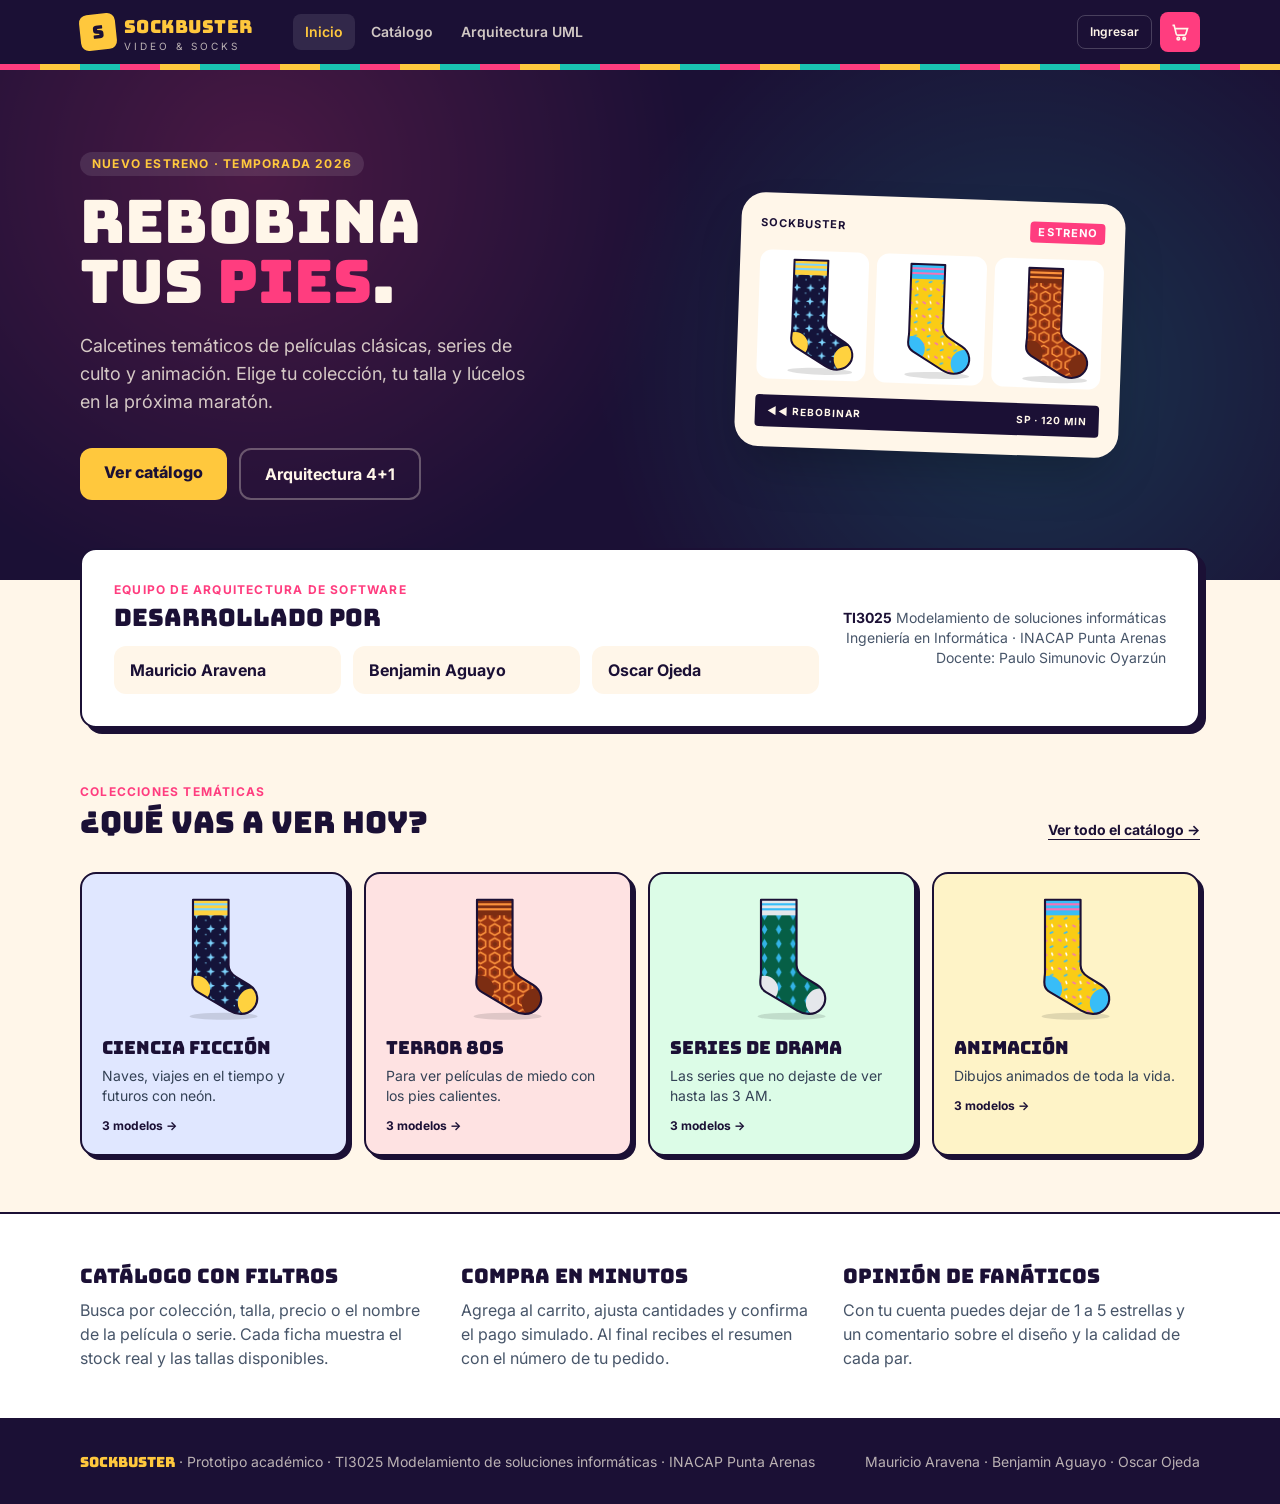
==== index.html @ dfac4a38 "Sitio Sockbuster con documentación UML 4+1" ====
<!doctype html>
<html lang="es">
<head>
  <meta charset="utf-8">
  <meta name="viewport" content="width=device-width, initial-scale=1">
  <title>Sockbuster Video &amp; Socks</title>
  <meta name="description" content="Calcetines temáticos inspirados en películas clásicas, series de culto y cultura pop.">
  <link rel="preconnect" href="https://fonts.googleapis.com">
  <link rel="preconnect" href="https://fonts.gstatic.com" crossorigin>
  <link href="https://fonts.googleapis.com/css2?family=Bungee&family=Inter:wght@400;500;600;700;800&display=swap" rel="stylesheet">
  <link rel="stylesheet" href="css/estilos.css">
  <link rel="icon" href="img/favicon.svg" type="image/svg+xml">
</head>
<body class="bg-crema text-tinta font-sans antialiased">
  <header id="encabezado"></header>

  <main>
    <section class="relative overflow-hidden bg-tinta text-crema">
      <div class="absolute inset-0 opacity-20 bg-[radial-gradient(circle_at_20%_20%,#ff3d7f_0,transparent_40%),radial-gradient(circle_at_80%_60%,#19c3b1_0,transparent_40%)]"></div>
      <div class="relative max-w-6xl mx-auto px-4 py-14 md:py-20 grid md:grid-cols-2 gap-10 items-center">
        <div>
          <p class="inline-block px-3 py-1 rounded-full bg-white/10 text-amarillo text-xs font-bold uppercase tracking-widest">Nuevo estreno · Temporada 2026</p>
          <h1 class="font-display text-4xl sm:text-5xl md:text-6xl leading-[1.05] mt-4">
            Rebobina<br>tus <span class="text-rosa">pies</span>.
          </h1>
          <p class="mt-5 text-lg text-crema/80 max-w-md">
            Calcetines temáticos de películas clásicas, series de culto y animación.
            Elige tu colección, tu talla y lúcelos en la próxima maratón.
          </p>
          <div class="mt-8 flex flex-wrap gap-3">
            <a href="catalogo.html" class="px-6 py-3 rounded-xl bg-amarillo text-tinta font-extrabold hover:brightness-105">Ver catálogo</a>
            <a href="diagramas.html" class="px-6 py-3 rounded-xl border-2 border-crema/30 font-bold hover:bg-white/10">Arquitectura 4+1</a>
          </div>
        </div>
        <div class="relative">
          <div class="mx-auto max-w-sm rounded-3xl bg-crema text-tinta p-5 shadow-2xl rotate-2">
            <div class="flex items-center justify-between text-[11px] font-bold uppercase tracking-widest">
              <span>Sockbuster</span><span class="px-2 py-0.5 rounded bg-rosa text-white">Estreno</span>
            </div>
            <div id="destacados" class="grid grid-cols-3 gap-2 mt-4 min-h-[120px]"></div>
            <div class="mt-4 h-8 rounded bg-tinta flex items-center justify-between px-3 text-crema text-[10px] font-bold tracking-widest">
              <span>◀◀ REBOBINAR</span><span>SP · 120 MIN</span>
            </div>
          </div>
        </div>
      </div>
    </section>

    <section class="max-w-6xl mx-auto px-4 -mt-8 relative z-10">
      <div class="rounded-2xl bg-white border-2 border-tinta shadow-[6px_6px_0_#1b1035] p-6 md:p-8 grid md:grid-cols-[1fr_auto] gap-6 items-center">
        <div>
          <p class="text-xs font-bold uppercase tracking-widest text-rosa">Equipo de arquitectura de software</p>
          <h2 class="font-display text-2xl mt-1">Desarrollado por</h2>
          <ul class="mt-3 grid sm:grid-cols-3 gap-3">
            <li class="rounded-xl bg-crema px-4 py-3 font-bold">Mauricio Aravena</li>
            <li class="rounded-xl bg-crema px-4 py-3 font-bold">Benjamin Aguayo</li>
            <li class="rounded-xl bg-crema px-4 py-3 font-bold">Oscar Ojeda</li>
          </ul>
        </div>
        <div class="text-sm text-slate-600 md:text-right">
          <p><b class="text-tinta">TI3025</b> Modelamiento de soluciones informáticas</p>
          <p>Ingeniería en Informática · INACAP Punta Arenas</p>
          <p>Docente: Paulo Simunovic Oyarzún</p>
        </div>
      </div>
    </section>

    <section class="max-w-6xl mx-auto px-4 py-14">
      <div class="flex items-end justify-between gap-4 flex-wrap">
        <div>
          <p class="text-xs font-bold uppercase tracking-widest text-rosa">Colecciones temáticas</p>
          <h2 class="font-display text-3xl mt-1">¿Qué vas a ver hoy?</h2>
        </div>
        <a href="catalogo.html" class="text-sm font-bold underline underline-offset-4">Ver todo el catálogo →</a>
      </div>
      <div id="colecciones" class="mt-8 grid sm:grid-cols-2 lg:grid-cols-4 gap-4"></div>
    </section>

    <section class="bg-white border-y-2 border-tinta">
      <div class="max-w-6xl mx-auto px-4 py-12 grid md:grid-cols-3 gap-6">
        <div>
          <p class="font-display text-xl">Catálogo con filtros</p>
          <p class="mt-2 text-slate-600">Busca por colección, talla, precio o el nombre de la película o serie. Cada ficha muestra el stock real y las tallas disponibles.</p>
        </div>
        <div>
          <p class="font-display text-xl">Compra en minutos</p>
          <p class="mt-2 text-slate-600">Agrega al carrito, ajusta cantidades y confirma el pago simulado. Al final recibes el resumen con el número de tu pedido.</p>
        </div>
        <div>
          <p class="font-display text-xl">Opinión de fanáticos</p>
          <p class="mt-2 text-slate-600">Con tu cuenta puedes dejar de 1 a 5 estrellas y un comentario sobre el diseño y la calidad de cada par.</p>
        </div>
      </div>
    </section>
  </main>

  <footer id="pie"></footer>

  <script src="js/modelo.js"></script>
  <script src="js/datos.js"></script>
  <script src="js/servicios.js"></script>
  <script src="js/gateway.js"></script>
  <script src="js/comun.js"></script>
  <script>
    renderEncabezado("inicio");
    renderPie();

    (async () => {
      const [colecciones, catalogo] = await Promise.all([
        ApiGateway.solicitar("GET", "/colecciones"),
        ApiGateway.solicitar("GET", "/catalogo", { orden: "valoracion" }),
      ]);

      document.getElementById("destacados").innerHTML = catalogo.data
        .slice(0, 3)
        .map((c) => `<div class="rounded-xl bg-white p-1">${calcetinSVG(c.foto, "w-full h-auto")}</div>`)
        .join("");

      const colores = ["bg-[#e0e7ff]", "bg-[#fee2e2]", "bg-[#dcfce7]", "bg-[#fef3c7]"];
      document.getElementById("colecciones").innerHTML = colecciones.data
        .map((col, i) => {
          const muestra = catalogo.data.find((c) => c.coleccionId === col.id);
          const cantidad = catalogo.data.filter((c) => c.coleccionId === col.id).length;
          return `<a href="catalogo.html?coleccion=${col.id}" class="group rounded-2xl border-2 border-tinta ${colores[i % 4]} p-5 shadow-[4px_4px_0_#1b1035] hover:-translate-y-0.5 transition">
            <div class="h-32 flex justify-center">${muestra ? calcetinSVG(muestra.foto, "h-full w-auto group-hover:-rotate-6 transition") : ""}</div>
            <p class="font-display text-lg mt-3">${escaparHTML(col.nombre)}</p>
            <p class="text-sm text-slate-700 mt-1">${escaparHTML(col.descripcion)}</p>
            <p class="text-xs font-bold mt-3">${cantidad} modelos →</p>
          </a>`;
        })
        .join("");
    })();
  </script>
</body>
</html>
---- css/estilos.css ----
*,:after,:before{--tw-border-spacing-x:0;--tw-border-spacing-y:0;--tw-translate-x:0;--tw-translate-y:0;--tw-rotate:0;--tw-skew-x:0;--tw-skew-y:0;--tw-scale-x:1;--tw-scale-y:1;--tw-pan-x: ;--tw-pan-y: ;--tw-pinch-zoom: ;--tw-scroll-snap-strictness:proximity;--tw-gradient-from-position: ;--tw-gradient-via-position: ;--tw-gradient-to-position: ;--tw-ordinal: ;--tw-slashed-zero: ;--tw-numeric-figure: ;--tw-numeric-spacing: ;--tw-numeric-fraction: ;--tw-ring-inset: ;--tw-ring-offset-width:0px;--tw-ring-offset-color:#fff;--tw-ring-color:rgba(59,130,246,.5);--tw-ring-offset-shadow:0 0 #0000;--tw-ring-shadow:0 0 #0000;--tw-shadow:0 0 #0000;--tw-shadow-colored:0 0 #0000;--tw-blur: ;--tw-brightness: ;--tw-contrast: ;--tw-grayscale: ;--tw-hue-rotate: ;--tw-invert: ;--tw-saturate: ;--tw-sepia: ;--tw-drop-shadow: ;--tw-backdrop-blur: ;--tw-backdrop-brightness: ;--tw-backdrop-contrast: ;--tw-backdrop-grayscale: ;--tw-backdrop-hue-rotate: ;--tw-backdrop-invert: ;--tw-backdrop-opacity: ;--tw-backdrop-saturate: ;--tw-backdrop-sepia: ;--tw-contain-size: ;--tw-contain-layout: ;--tw-contain-paint: ;--tw-contain-style: }::backdrop{--tw-border-spacing-x:0;--tw-border-spacing-y:0;--tw-translate-x:0;--tw-translate-y:0;--tw-rotate:0;--tw-skew-x:0;--tw-skew-y:0;--tw-scale-x:1;--tw-scale-y:1;--tw-pan-x: ;--tw-pan-y: ;--tw-pinch-zoom: ;--tw-scroll-snap-strictness:proximity;--tw-gradient-from-position: ;--tw-gradient-via-position: ;--tw-gradient-to-position: ;--tw-ordinal: ;--tw-slashed-zero: ;--tw-numeric-figure: ;--tw-numeric-spacing: ;--tw-numeric-fraction: ;--tw-ring-inset: ;--tw-ring-offset-width:0px;--tw-ring-offset-color:#fff;--tw-ring-color:rgba(59,130,246,.5);--tw-ring-offset-shadow:0 0 #0000;--tw-ring-shadow:0 0 #0000;--tw-shadow:0 0 #0000;--tw-shadow-colored:0 0 #0000;--tw-blur: ;--tw-brightness: ;--tw-contrast: ;--tw-grayscale: ;--tw-hue-rotate: ;--tw-invert: ;--tw-saturate: ;--tw-sepia: ;--tw-drop-shadow: ;--tw-backdrop-blur: ;--tw-backdrop-brightness: ;--tw-backdrop-contrast: ;--tw-backdrop-grayscale: ;--tw-backdrop-hue-rotate: ;--tw-backdrop-invert: ;--tw-backdrop-opacity: ;--tw-backdrop-saturate: ;--tw-backdrop-sepia: ;--tw-contain-size: ;--tw-contain-layout: ;--tw-contain-paint: ;--tw-contain-style: }/*! tailwindcss v3.4.17 | MIT License | https://tailwindcss.com*/*,:after,:before{box-sizing:border-box;border:0 solid #e5e7eb}:after,:before{--tw-content:""}:host,html{line-height:1.5;-webkit-text-size-adjust:100%;-moz-tab-size:4;-o-tab-size:4;tab-size:4;font-family:Inter,system-ui,sans-serif;font-feature-settings:normal;font-variation-settings:normal;-webkit-tap-highlight-color:transparent}body{margin:0;line-height:inherit}hr{height:0;color:inherit;border-top-width:1px}abbr:where([title]){-webkit-text-decoration:underline dotted;text-decoration:underline dotted}h1,h2,h3,h4,h5,h6{font-size:inherit;font-weight:inherit}a{color:inherit;text-decoration:inherit}b,strong{font-weight:bolder}code,kbd,pre,samp{font-family:ui-monospace,SFMono-Regular,Menlo,Monaco,Consolas,Liberation Mono,Courier New,monospace;font-feature-settings:normal;font-variation-settings:normal;font-size:1em}small{font-size:80%}sub,sup{font-size:75%;line-height:0;position:relative;vertical-align:baseline}sub{bottom:-.25em}sup{top:-.5em}table{text-indent:0;border-color:inherit;border-collapse:collapse}button,input,optgroup,select,textarea{font-family:inherit;font-feature-settings:inherit;font-variation-settings:inherit;font-size:100%;font-weight:inherit;line-height:inherit;letter-spacing:inherit;color:inherit;margin:0;padding:0}button,select{text-transform:none}button,input:where([type=button]),input:where([type=reset]),input:where([type=submit]){-webkit-appearance:button;background-color:transparent;background-image:none}:-moz-focusring{outline:auto}:-moz-ui-invalid{box-shadow:none}progress{vertical-align:baseline}::-webkit-inner-spin-button,::-webkit-outer-spin-button{height:auto}[type=search]{-webkit-appearance:textfield;outline-offset:-2px}::-webkit-search-decoration{-webkit-appearance:none}::-webkit-file-upload-button{-webkit-appearance:button;font:inherit}summary{display:list-item}blockquote,dd,dl,figure,h1,h2,h3,h4,h5,h6,hr,p,pre{margin:0}fieldset{margin:0}fieldset,legend{padding:0}menu,ol,ul{list-style:none;margin:0;padding:0}dialog{padding:0}textarea{resize:vertical}input::-moz-placeholder,textarea::-moz-placeholder{opacity:1;color:#9ca3af}input::placeholder,textarea::placeholder{opacity:1;color:#9ca3af}[role=button],button{cursor:pointer}:disabled{cursor:default}audio,canvas,embed,iframe,img,object,svg,video{display:block;vertical-align:middle}img,video{max-width:100%;height:auto}[hidden]:where(:not([hidden=until-found])){display:none}.visible{visibility:visible}.fixed{position:fixed}.absolute{position:absolute}.relative{position:relative}.sticky{position:sticky}.inset-0{inset:0}.-right-1\.5{right:-.375rem}.-top-1\.5{top:-.375rem}.bottom-4{bottom:1rem}.left-1\/2{left:50%}.left-3{left:.75rem}.left-4{left:1rem}.top-0{top:0}.top-3{top:.75rem}.top-4{top:1rem}.z-10{z-index:10}.z-30{z-index:30}.z-\[60\]{z-index:60}.col-span-full{grid-column:1/-1}.m-0{margin:0}.mx-auto{margin-left:auto;margin-right:auto}.-mt-8{margin-top:-2rem}.ml-1{margin-left:.25rem}.ml-6{margin-left:1.5rem}.ml-auto{margin-left:auto}.mr-0{margin-right:0}.mt-1{margin-top:.25rem}.mt-14{margin-top:3.5rem}.mt-16{margin-top:4rem}.mt-2{margin-top:.5rem}.mt-3{margin-top:.75rem}.mt-4{margin-top:1rem}.mt-5{margin-top:1.25rem}.mt-6{margin-top:1.5rem}.mt-8{margin-top:2rem}.mt-auto{margin-top:auto}.block{display:block}.inline-block{display:inline-block}.flex{display:flex}.table{display:table}.grid{display:grid}.hidden{display:none}.h-1\.5{height:.375rem}.h-10{height:2.5rem}.h-16{height:4rem}.h-28{height:7rem}.h-32{height:8rem}.h-40{height:10rem}.h-48{height:12rem}.h-5{height:1.25rem}.h-56{height:14rem}.h-8{height:2rem}.h-9{height:2.25rem}.h-\[90vh\]{height:90vh}.h-auto{height:auto}.h-full{height:100%}.max-h-96{max-height:24rem}.max-h-\[640px\]{max-height:640px}.max-h-\[90vh\]{max-height:90vh}.max-h-full{max-height:100%}.min-h-\[120px\]{min-height:120px}.min-h-\[260px\]{min-height:260px}.w-10{width:2.5rem}.w-14{width:3.5rem}.w-20{width:5rem}.w-24{width:6rem}.w-28{width:7rem}.w-48{width:12rem}.w-5{width:1.25rem}.w-6{width:1.5rem}.w-8{width:2rem}.w-9{width:2.25rem}.w-\[calc\(100\%-2rem\)\]{width:calc(100% - 2rem)}.w-\[min\(100\%-1rem\2c 1200px\)\]{width:min(100% - 1rem,1200px)}.w-\[min\(100\%-2rem\2c 420px\)\]{width:min(100% - 2rem,420px)}.w-\[min\(100\%-2rem\2c 760px\)\]{width:min(100% - 2rem,760px)}.w-auto{width:auto}.w-full{width:100%}.min-w-0{min-width:0}.min-w-5{min-width:1.25rem}.min-w-\[860px\]{min-width:860px}.max-w-3xl{max-width:48rem}.max-w-6xl{max-width:72rem}.max-w-md{max-width:28rem}.max-w-none{max-width:none}.max-w-sm{max-width:24rem}.flex-1{flex:1 1 0%}.shrink-0{flex-shrink:0}.-translate-x-1\/2{--tw-translate-x:-50%}.-rotate-6,.-translate-x-1\/2{transform:translate(var(--tw-translate-x),var(--tw-translate-y)) rotate(var(--tw-rotate)) skewX(var(--tw-skew-x)) skewY(var(--tw-skew-y)) scaleX(var(--tw-scale-x)) scaleY(var(--tw-scale-y))}.-rotate-6{--tw-rotate:-6deg}.rotate-2{--tw-rotate:2deg}.rotate-2,.transform{transform:translate(var(--tw-translate-x),var(--tw-translate-y)) rotate(var(--tw-rotate)) skewX(var(--tw-skew-x)) skewY(var(--tw-skew-y)) scaleX(var(--tw-scale-x)) scaleY(var(--tw-scale-y))}.cursor-pointer{cursor:pointer}.cursor-zoom-in{cursor:zoom-in}.scroll-mt-6{scroll-margin-top:1.5rem}.grid-cols-2{grid-template-columns:repeat(2,minmax(0,1fr))}.grid-cols-3{grid-template-columns:repeat(3,minmax(0,1fr))}.grid-cols-\[1fr_90px\]{grid-template-columns:1fr 90px}.grid-cols-\[1fr_auto\]{grid-template-columns:1fr auto}.grid-cols-\[1fr_auto_auto\]{grid-template-columns:1fr auto auto}.flex-col{flex-direction:column}.flex-wrap{flex-wrap:wrap}.place-items-center{place-items:center}.items-start{align-items:flex-start}.items-end{align-items:flex-end}.items-center{align-items:center}.justify-center{justify-content:center}.justify-between{justify-content:space-between}.gap-1{gap:.25rem}.gap-1\.5{gap:.375rem}.gap-10{gap:2.5rem}.gap-2{gap:.5rem}.gap-3{gap:.75rem}.gap-4{gap:1rem}.gap-5{gap:1.25rem}.gap-6{gap:1.5rem}.space-y-0\.5>:not([hidden])~:not([hidden]){--tw-space-y-reverse:0;margin-top:calc(.125rem*(1 - var(--tw-space-y-reverse)));margin-bottom:calc(.125rem*var(--tw-space-y-reverse))}.space-y-1>:not([hidden])~:not([hidden]){--tw-space-y-reverse:0;margin-top:calc(.25rem*(1 - var(--tw-space-y-reverse)));margin-bottom:calc(.25rem*var(--tw-space-y-reverse))}.space-y-2>:not([hidden])~:not([hidden]){--tw-space-y-reverse:0;margin-top:calc(.5rem*(1 - var(--tw-space-y-reverse)));margin-bottom:calc(.5rem*var(--tw-space-y-reverse))}.space-y-3>:not([hidden])~:not([hidden]){--tw-space-y-reverse:0;margin-top:calc(.75rem*(1 - var(--tw-space-y-reverse)));margin-bottom:calc(.75rem*var(--tw-space-y-reverse))}.space-y-6>:not([hidden])~:not([hidden]){--tw-space-y-reverse:0;margin-top:calc(1.5rem*(1 - var(--tw-space-y-reverse)));margin-bottom:calc(1.5rem*var(--tw-space-y-reverse))}.divide-y>:not([hidden])~:not([hidden]){--tw-divide-y-reverse:0;border-top-width:calc(1px*(1 - var(--tw-divide-y-reverse)));border-bottom-width:calc(1px*var(--tw-divide-y-reverse))}.divide-slate-100>:not([hidden])~:not([hidden]){--tw-divide-opacity:1;border-color:rgb(241 245 249/var(--tw-divide-opacity,1))}.divide-slate-200>:not([hidden])~:not([hidden]){--tw-divide-opacity:1;border-color:rgb(226 232 240/var(--tw-divide-opacity,1))}.overflow-auto{overflow:auto}.overflow-hidden{overflow:hidden}.overflow-x-auto{overflow-x:auto}.overflow-y-auto{overflow-y:auto}.truncate{overflow:hidden;text-overflow:ellipsis;white-space:nowrap}.rounded{border-radius:.25rem}.rounded-2xl{border-radius:1rem}.rounded-3xl{border-radius:1.5rem}.rounded-full{border-radius:9999px}.rounded-lg{border-radius:.5rem}.rounded-md{border-radius:.375rem}.rounded-xl{border-radius:.75rem}.border{border-width:1px}.border-0{border-width:0}.border-2{border-width:2px}.border-y-2{border-top-width:2px}.border-b-2,.border-y-2{border-bottom-width:2px}.border-t{border-top-width:1px}.border-t-2{border-top-width:2px}.border-dashed{border-style:dashed}.border-crema\/30{border-color:rgba(255,246,233,.3)}.border-slate-200{--tw-border-opacity:1;border-color:rgb(226 232 240/var(--tw-border-opacity,1))}.border-slate-300{--tw-border-opacity:1;border-color:rgb(203 213 225/var(--tw-border-opacity,1))}.border-tinta{--tw-border-opacity:1;border-color:rgb(27 16 53/var(--tw-border-opacity,1))}.border-white\/10{border-color:hsla(0,0%,100%,.1)}.border-white\/20{border-color:hsla(0,0%,100%,.2)}.bg-\[\#dcfce7\]{--tw-bg-opacity:1;background-color:rgb(220 252 231/var(--tw-bg-opacity,1))}.bg-\[\#e0e7ff\]{--tw-bg-opacity:1;background-color:rgb(224 231 255/var(--tw-bg-opacity,1))}.bg-\[\#fee2e2\]{--tw-bg-opacity:1;background-color:rgb(254 226 226/var(--tw-bg-opacity,1))}.bg-\[\#fef3c7\]{--tw-bg-opacity:1;background-color:rgb(254 243 199/var(--tw-bg-opacity,1))}.bg-amarillo{--tw-bg-opacity:1;background-color:rgb(255 200 61/var(--tw-bg-opacity,1))}.bg-crema{--tw-bg-opacity:1;background-color:rgb(255 246 233/var(--tw-bg-opacity,1))}.bg-crema\/95{background-color:rgba(255,246,233,.95)}.bg-rosa{--tw-bg-opacity:1;background-color:rgb(255 61 127/var(--tw-bg-opacity,1))}.bg-rosa\/15{background-color:rgba(255,61,127,.15)}.bg-slate-200{--tw-bg-opacity:1;background-color:rgb(226 232 240/var(--tw-bg-opacity,1))}.bg-tinta{--tw-bg-opacity:1;background-color:rgb(27 16 53/var(--tw-bg-opacity,1))}.bg-turquesa{--tw-bg-opacity:1;background-color:rgb(25 195 177/var(--tw-bg-opacity,1))}.bg-turquesa\/15{background-color:rgba(25,195,177,.15)}.bg-white{--tw-bg-opacity:1;background-color:rgb(255 255 255/var(--tw-bg-opacity,1))}.bg-white\/10{background-color:hsla(0,0%,100%,.1)}.bg-white\/5{background-color:hsla(0,0%,100%,.05)}.bg-\[linear-gradient\(135deg\2c \#fff6e9\2c \#ffe4ef\)\]{background-image:linear-gradient(135deg,#fff6e9,#ffe4ef)}.bg-\[radial-gradient\(circle_at_20\%_20\%\2c \#ff3d7f_0\2c transparent_40\%\)\2c radial-gradient\(circle_at_80\%_60\%\2c \#19c3b1_0\2c transparent_40\%\)\]{background-image:radial-gradient(circle at 20% 20%,#ff3d7f 0,transparent 40%),radial-gradient(circle at 80% 60%,#19c3b1 0,transparent 40%)}.bg-\[repeating-linear-gradient\(90deg\2c \#ff3d7f_0_40px\2c \#ffc83d_40px_80px\2c \#19c3b1_80px_120px\)\]{background-image:repeating-linear-gradient(90deg,#ff3d7f 0 40px,#ffc83d 40px 80px,#19c3b1 80px 120px)}.p-0{padding:0}.p-1{padding:.25rem}.p-10{padding:2.5rem}.p-3{padding:.75rem}.p-4{padding:1rem}.p-5{padding:1.25rem}.p-6{padding:1.5rem}.px-1{padding-left:.25rem;padding-right:.25rem}.px-1\.5{padding-left:.375rem;padding-right:.375rem}.px-2{padding-left:.5rem;padding-right:.5rem}.px-2\.5{padding-left:.625rem;padding-right:.625rem}.px-3{padding-left:.75rem;padding-right:.75rem}.px-4{padding-left:1rem;padding-right:1rem}.px-5{padding-left:1.25rem;padding-right:1.25rem}.px-6{padding-left:1.5rem;padding-right:1.5rem}.py-0\.5{padding-top:.125rem;padding-bottom:.125rem}.py-1{padding-top:.25rem;padding-bottom:.25rem}.py-1\.5{padding-top:.375rem;padding-bottom:.375rem}.py-10{padding-top:2.5rem;padding-bottom:2.5rem}.py-12{padding-top:3rem;padding-bottom:3rem}.py-14{padding-top:3.5rem;padding-bottom:3.5rem}.py-16{padding-top:4rem;padding-bottom:4rem}.py-2{padding-top:.5rem;padding-bottom:.5rem}.py-2\.5{padding-top:.625rem;padding-bottom:.625rem}.py-3{padding-top:.75rem;padding-bottom:.75rem}.py-4{padding-top:1rem;padding-bottom:1rem}.py-8{padding-top:2rem;padding-bottom:2rem}.pb-6{padding-bottom:1.5rem}.pt-1{padding-top:.25rem}.pt-3{padding-top:.75rem}.pt-4{padding-top:1rem}.text-left{text-align:left}.text-center{text-align:center}.align-top{vertical-align:top}.font-display{font-family:Bungee,Impact,sans-serif}.font-mono{font-family:ui-monospace,SFMono-Regular,Menlo,Monaco,Consolas,Liberation Mono,Courier New,monospace}.font-sans{font-family:Inter,system-ui,sans-serif}.text-2xl{font-size:1.5rem;line-height:2rem}.text-3xl{font-size:1.875rem;line-height:2.25rem}.text-4xl{font-size:2.25rem;line-height:2.5rem}.text-5xl{font-size:3rem;line-height:1}.text-\[10px\]{font-size:10px}.text-\[11px\]{font-size:11px}.text-base{font-size:1rem;line-height:1.5rem}.text-lg{font-size:1.125rem;line-height:1.75rem}.text-sm{font-size:.875rem;line-height:1.25rem}.text-xl{font-size:1.25rem;line-height:1.75rem}.text-xs{font-size:.75rem;line-height:1rem}.font-bold{font-weight:700}.font-extrabold{font-weight:800}.font-normal{font-weight:400}.font-semibold{font-weight:600}.uppercase{text-transform:uppercase}.leading-\[1\.05\]{line-height:1.05}.leading-none{line-height:1}.leading-relaxed{line-height:1.625}.leading-tight{line-height:1.25}.tracking-\[\.3em\]{letter-spacing:.3em}.tracking-tight{letter-spacing:-.025em}.tracking-wide{letter-spacing:.025em}.tracking-wider{letter-spacing:.05em}.tracking-widest{letter-spacing:.1em}.text-amarillo{--tw-text-opacity:1;color:rgb(255 200 61/var(--tw-text-opacity,1))}.text-crema{--tw-text-opacity:1;color:rgb(255 246 233/var(--tw-text-opacity,1))}.text-crema\/70{color:rgba(255,246,233,.7)}.text-crema\/80{color:rgba(255,246,233,.8)}.text-rosa{--tw-text-opacity:1;color:rgb(255 61 127/var(--tw-text-opacity,1))}.text-slate-300{--tw-text-opacity:1;color:rgb(203 213 225/var(--tw-text-opacity,1))}.text-slate-500{--tw-text-opacity:1;color:rgb(100 116 139/var(--tw-text-opacity,1))}.text-slate-600{--tw-text-opacity:1;color:rgb(71 85 105/var(--tw-text-opacity,1))}.text-slate-700{--tw-text-opacity:1;color:rgb(51 65 85/var(--tw-text-opacity,1))}.text-teal-700{--tw-text-opacity:1;color:rgb(15 118 110/var(--tw-text-opacity,1))}.text-tinta{--tw-text-opacity:1;color:rgb(27 16 53/var(--tw-text-opacity,1))}.text-turquesa{--tw-text-opacity:1;color:rgb(25 195 177/var(--tw-text-opacity,1))}.text-white{--tw-text-opacity:1;color:rgb(255 255 255/var(--tw-text-opacity,1))}.underline{text-decoration-line:underline}.underline-offset-4{text-underline-offset:4px}.antialiased{-webkit-font-smoothing:antialiased;-moz-osx-font-smoothing:grayscale}.accent-rosa{accent-color:#ff3d7f}.opacity-20{opacity:.2}.opacity-60{opacity:.6}.shadow-2xl{--tw-shadow:0 25px 50px -12px rgba(0,0,0,.25);--tw-shadow-colored:0 25px 50px -12px var(--tw-shadow-color)}.shadow-2xl,.shadow-\[4px_4px_0_\#1b1035\]{box-shadow:var(--tw-ring-offset-shadow,0 0 #0000),var(--tw-ring-shadow,0 0 #0000),var(--tw-shadow)}.shadow-\[4px_4px_0_\#1b1035\]{--tw-shadow:4px 4px 0 #1b1035;--tw-shadow-colored:4px 4px 0 var(--tw-shadow-color)}.shadow-\[6px_6px_0_\#1b1035\]{--tw-shadow:6px 6px 0 #1b1035;--tw-shadow-colored:6px 6px 0 var(--tw-shadow-color)}.shadow-\[6px_6px_0_\#1b1035\],.shadow-lg{box-shadow:var(--tw-ring-offset-shadow,0 0 #0000),var(--tw-ring-shadow,0 0 #0000),var(--tw-shadow)}.shadow-lg{--tw-shadow:0 10px 15px -3px rgba(0,0,0,.1),0 4px 6px -4px rgba(0,0,0,.1);--tw-shadow-colored:0 10px 15px -3px var(--tw-shadow-color),0 4px 6px -4px var(--tw-shadow-color)}.outline-none{outline:2px solid transparent;outline-offset:2px}.grayscale{--tw-grayscale:grayscale(100%)}.filter,.grayscale{filter:var(--tw-blur) var(--tw-brightness) var(--tw-contrast) var(--tw-grayscale) var(--tw-hue-rotate) var(--tw-invert) var(--tw-saturate) var(--tw-sepia) var(--tw-drop-shadow)}.backdrop-blur{--tw-backdrop-blur:blur(8px);-webkit-backdrop-filter:var(--tw-backdrop-blur) var(--tw-backdrop-brightness) var(--tw-backdrop-contrast) var(--tw-backdrop-grayscale) var(--tw-backdrop-hue-rotate) var(--tw-backdrop-invert) var(--tw-backdrop-opacity) var(--tw-backdrop-saturate) var(--tw-backdrop-sepia);backdrop-filter:var(--tw-backdrop-blur) var(--tw-backdrop-brightness) var(--tw-backdrop-contrast) var(--tw-backdrop-grayscale) var(--tw-backdrop-hue-rotate) var(--tw-backdrop-invert) var(--tw-backdrop-opacity) var(--tw-backdrop-saturate) var(--tw-backdrop-sepia)}.transition{transition-property:color,background-color,border-color,text-decoration-color,fill,stroke,opacity,box-shadow,transform,filter,-webkit-backdrop-filter;transition-property:color,background-color,border-color,text-decoration-color,fill,stroke,opacity,box-shadow,transform,filter,backdrop-filter;transition-property:color,background-color,border-color,text-decoration-color,fill,stroke,opacity,box-shadow,transform,filter,backdrop-filter,-webkit-backdrop-filter;transition-timing-function:cubic-bezier(.4,0,.2,1);transition-duration:.15s}dialog[open]{animation:aparecer .18s ease-out}@keyframes aparecer{0%{opacity:0;transform:translateY(8px)}}#dlg-carrito[open]{animation:deslizar .2s ease-out}@keyframes deslizar{0%{transform:translateX(40px);opacity:0}}.backdrop\:bg-tinta\/60::backdrop{background-color:rgba(27,16,53,.6)}.backdrop\:bg-tinta\/70::backdrop{background-color:rgba(27,16,53,.7)}.hover\:-translate-y-0\.5:hover{--tw-translate-y:-0.125rem}.hover\:-rotate-6:hover,.hover\:-translate-y-0\.5:hover{transform:translate(var(--tw-translate-x),var(--tw-translate-y)) rotate(var(--tw-rotate)) skewX(var(--tw-skew-x)) skewY(var(--tw-skew-y)) scaleX(var(--tw-scale-x)) scaleY(var(--tw-scale-y))}.hover\:-rotate-6:hover{--tw-rotate:-6deg}.hover\:scale-110:hover{--tw-scale-x:1.1;--tw-scale-y:1.1;transform:translate(var(--tw-translate-x),var(--tw-translate-y)) rotate(var(--tw-rotate)) skewX(var(--tw-skew-x)) skewY(var(--tw-skew-y)) scaleX(var(--tw-scale-x)) scaleY(var(--tw-scale-y))}.hover\:bg-crema:hover{--tw-bg-opacity:1;background-color:rgb(255 246 233/var(--tw-bg-opacity,1))}.hover\:bg-rosa\/90:hover{background-color:rgba(255,61,127,.9)}.hover\:bg-slate-100:hover{--tw-bg-opacity:1;background-color:rgb(241 245 249/var(--tw-bg-opacity,1))}.hover\:bg-tinta\/90:hover{background-color:rgba(27,16,53,.9)}.hover\:bg-white:hover{--tw-bg-opacity:1;background-color:rgb(255 255 255/var(--tw-bg-opacity,1))}.hover\:bg-white\/10:hover{background-color:hsla(0,0%,100%,.1)}.hover\:bg-white\/5:hover{background-color:hsla(0,0%,100%,.05)}.hover\:text-white:hover{--tw-text-opacity:1;color:rgb(255 255 255/var(--tw-text-opacity,1))}.hover\:brightness-105:hover{--tw-brightness:brightness(1.05);filter:var(--tw-blur) var(--tw-brightness) var(--tw-contrast) var(--tw-grayscale) var(--tw-hue-rotate) var(--tw-invert) var(--tw-saturate) var(--tw-sepia) var(--tw-drop-shadow)}.focus\:border-tinta:focus{--tw-border-opacity:1;border-color:rgb(27 16 53/var(--tw-border-opacity,1))}.disabled\:cursor-not-allowed:disabled{cursor:not-allowed}.disabled\:bg-slate-300:disabled{--tw-bg-opacity:1;background-color:rgb(203 213 225/var(--tw-bg-opacity,1))}.disabled\:opacity-60:disabled{opacity:.6}.group:hover .group-hover\:-rotate-6{--tw-rotate:-6deg;transform:translate(var(--tw-translate-x),var(--tw-translate-y)) rotate(var(--tw-rotate)) skewX(var(--tw-skew-x)) skewY(var(--tw-skew-y)) scaleX(var(--tw-scale-x)) scaleY(var(--tw-scale-y))}@media (min-width:640px){.sm\:inline{display:inline}.sm\:grid-cols-2{grid-template-columns:repeat(2,minmax(0,1fr))}.sm\:grid-cols-3{grid-template-columns:repeat(3,minmax(0,1fr))}.sm\:flex-row{flex-direction:row}.sm\:items-center{align-items:center}.sm\:text-5xl{font-size:3rem;line-height:1}}@media (min-width:768px){.md\:flex{display:flex}.md\:hidden{display:none}.md\:grid-cols-2{grid-template-columns:repeat(2,minmax(0,1fr))}.md\:grid-cols-3{grid-template-columns:repeat(3,minmax(0,1fr))}.md\:grid-cols-\[1fr_auto\]{grid-template-columns:1fr auto}.md\:p-5{padding:1.25rem}.md\:p-8{padding:2rem}.md\:py-14{padding-top:3.5rem;padding-bottom:3.5rem}.md\:py-20{padding-top:5rem;padding-bottom:5rem}.md\:text-right{text-align:right}.md\:text-4xl{font-size:2.25rem;line-height:2.5rem}.md\:text-5xl{font-size:3rem;line-height:1}.md\:text-6xl{font-size:3.75rem;line-height:1}}@media (min-width:1024px){.lg\:sticky{position:sticky}.lg\:top-24{top:6rem}.lg\:grid-cols-3{grid-template-columns:repeat(3,minmax(0,1fr))}.lg\:grid-cols-4{grid-template-columns:repeat(4,minmax(0,1fr))}.lg\:grid-cols-\[1fr_340px\]{grid-template-columns:1fr 340px}.lg\:grid-cols-\[380px_1fr\]{grid-template-columns:380px 1fr}}
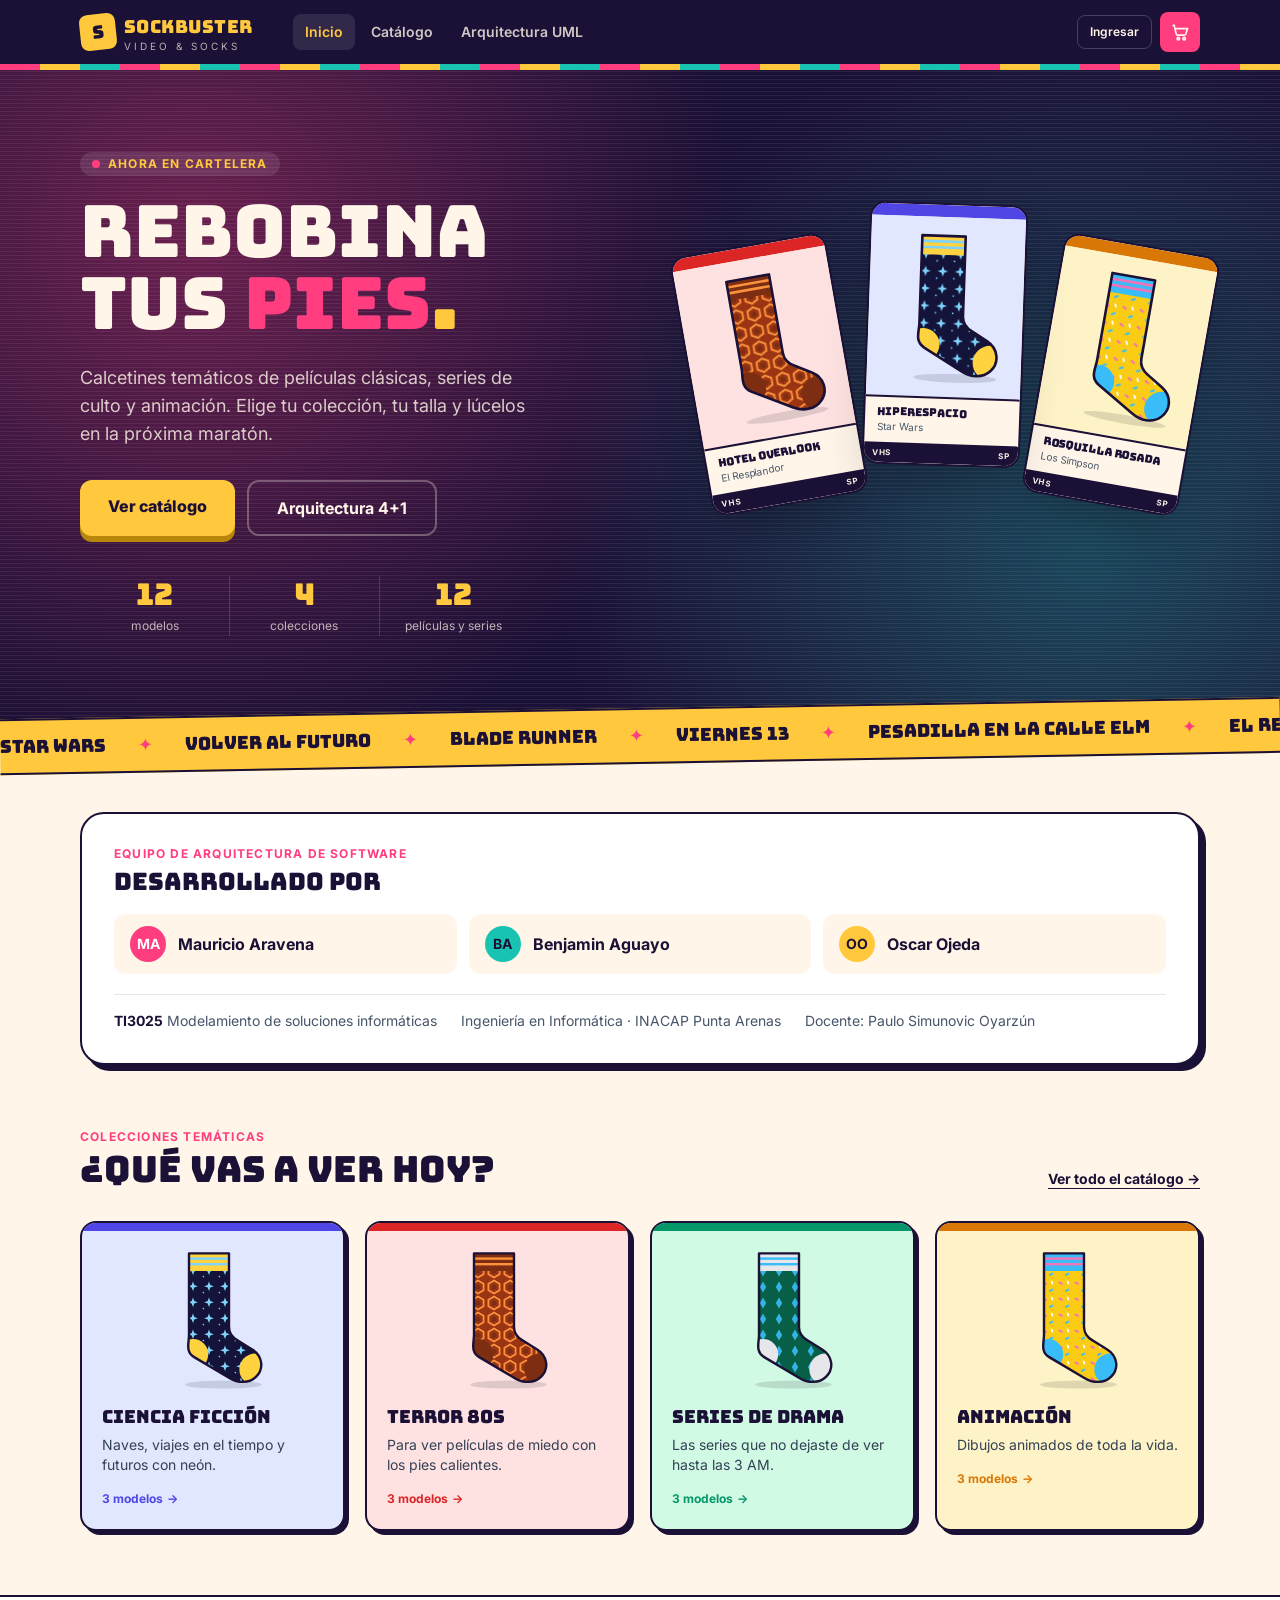
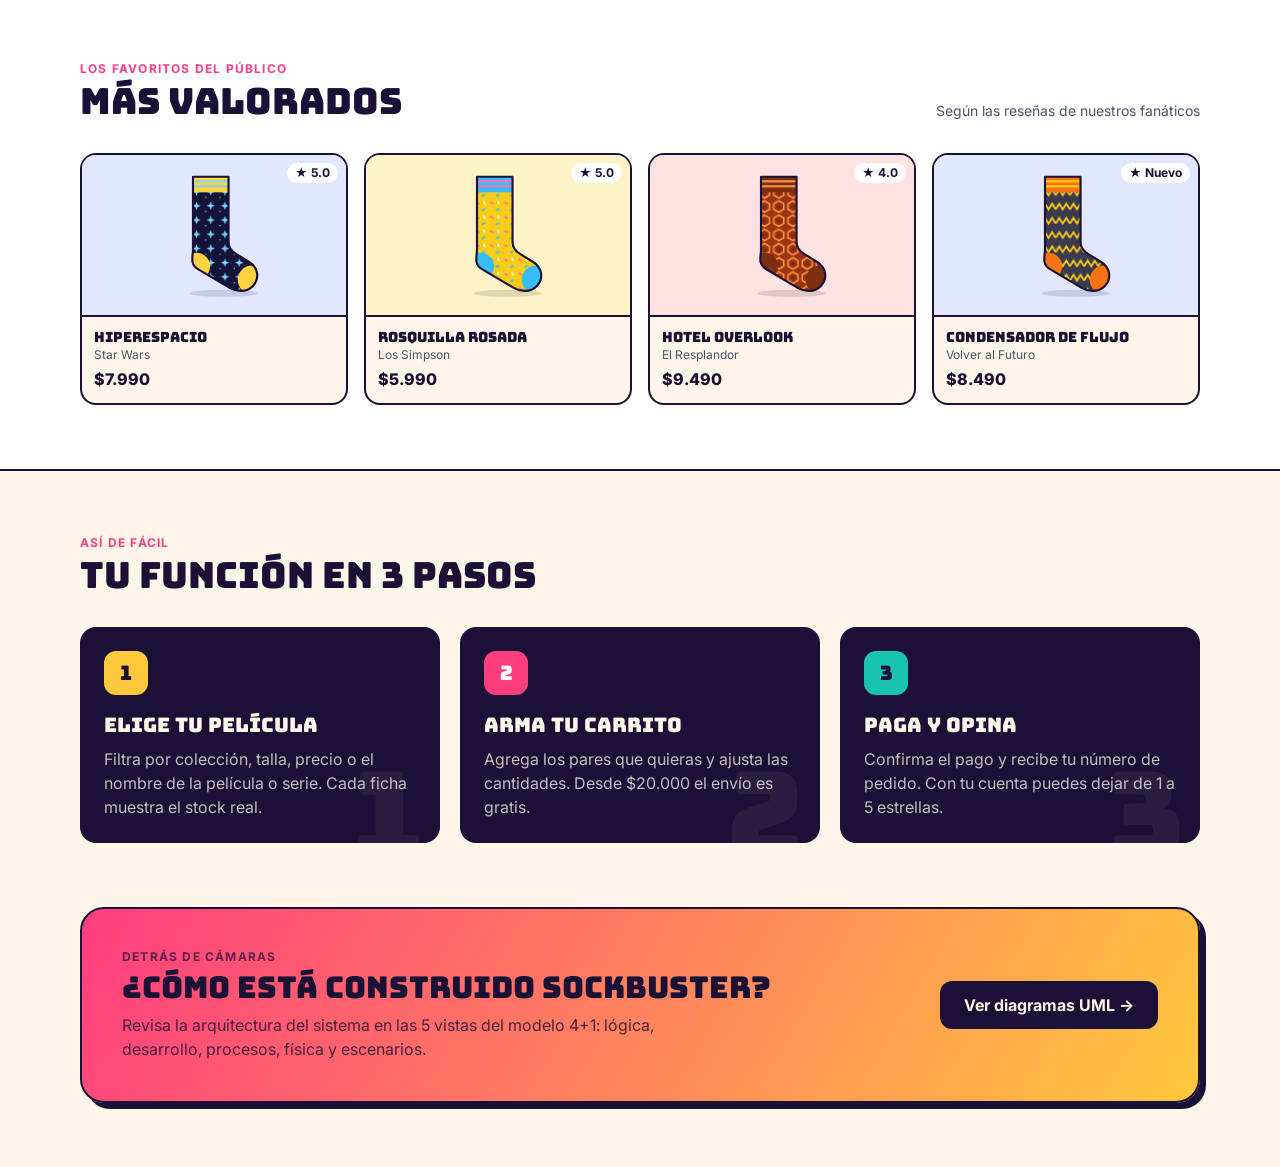
==== commit bdc2e0d7: "Rediseño de páginas, sin pie de página y librerías en la vista de desarrollo" ====
--- a/index.html
+++ b/index.html
@@ -16,48 +16,49 @@
 
   <main>
     <section class="relative overflow-hidden bg-tinta text-crema">
-      <div class="absolute inset-0 opacity-20 bg-[radial-gradient(circle_at_20%_20%,#ff3d7f_0,transparent_40%),radial-gradient(circle_at_80%_60%,#19c3b1_0,transparent_40%)]"></div>
-      <div class="relative max-w-6xl mx-auto px-4 py-14 md:py-20 grid md:grid-cols-2 gap-10 items-center">
+      <div class="absolute inset-0 bg-[radial-gradient(circle_at_15%_25%,rgba(255,61,127,.35)_0,transparent_45%),radial-gradient(circle_at_85%_70%,rgba(25,195,177,.3)_0,transparent_45%)]"></div>
+      <div class="absolute inset-0 opacity-[.07] bg-[repeating-linear-gradient(0deg,#fff_0_1px,transparent_1px_4px)]"></div>
+      <div class="relative max-w-6xl mx-auto px-4 pt-14 pb-24 md:pt-20 md:pb-28 grid md:grid-cols-[1.1fr_1fr] gap-12 items-center">
         <div>
-          <p class="inline-block px-3 py-1 rounded-full bg-white/10 text-amarillo text-xs font-bold uppercase tracking-widest">Nuevo estreno · Temporada 2026</p>
-          <h1 class="font-display text-4xl sm:text-5xl md:text-6xl leading-[1.05] mt-4">
-            Rebobina<br>tus <span class="text-rosa">pies</span>.
+          <p class="inline-flex items-center gap-2 px-3 py-1 rounded-full bg-white/10 text-amarillo text-xs font-bold uppercase tracking-widest">
+            <span class="w-2 h-2 rounded-full bg-rosa animate-pulse"></span> Ahora en cartelera
+          </p>
+          <h1 class="font-display text-5xl sm:text-6xl md:text-7xl leading-[.95] mt-5">
+            Rebobina<br>tus <span class="text-rosa">pies</span><span class="text-amarillo">.</span>
           </h1>
-          <p class="mt-5 text-lg text-crema/80 max-w-md">
+          <p class="mt-6 text-lg text-crema/80 max-w-md">
             Calcetines temáticos de películas clásicas, series de culto y animación.
             Elige tu colección, tu talla y lúcelos en la próxima maratón.
           </p>
           <div class="mt-8 flex flex-wrap gap-3">
-            <a href="catalogo.html" class="px-6 py-3 rounded-xl bg-amarillo text-tinta font-extrabold hover:brightness-105">Ver catálogo</a>
-            <a href="diagramas.html" class="px-6 py-3 rounded-xl border-2 border-crema/30 font-bold hover:bg-white/10">Arquitectura 4+1</a>
+            <a href="catalogo.html" class="px-7 py-3.5 rounded-xl bg-amarillo text-tinta font-extrabold shadow-[0_6px_0_#b8860b] hover:translate-y-0.5 hover:shadow-[0_4px_0_#b8860b] transition">Ver catálogo</a>
+            <a href="diagramas.html" class="px-7 py-3.5 rounded-xl border-2 border-crema/30 font-bold hover:bg-white/10 transition">Arquitectura 4+1</a>
           </div>
-        </div>
-        <div class="relative">
-          <div class="mx-auto max-w-sm rounded-3xl bg-crema text-tinta p-5 shadow-2xl rotate-2">
-            <div class="flex items-center justify-between text-[11px] font-bold uppercase tracking-widest">
-              <span>Sockbuster</span><span class="px-2 py-0.5 rounded bg-rosa text-white">Estreno</span>
-            </div>
-            <div id="destacados" class="grid grid-cols-3 gap-2 mt-4 min-h-[120px]"></div>
-            <div class="mt-4 h-8 rounded bg-tinta flex items-center justify-between px-3 text-crema text-[10px] font-bold tracking-widest">
-              <span>◀◀ REBOBINAR</span><span>SP · 120 MIN</span>
-            </div>
-          </div>
-        </div>
-      </div>
-    </section>
-
-    <section class="max-w-6xl mx-auto px-4 -mt-8 relative z-10">
-      <div class="rounded-2xl bg-white border-2 border-tinta shadow-[6px_6px_0_#1b1035] p-6 md:p-8 grid md:grid-cols-[1fr_auto] gap-6 items-center">
+          <dl id="cifras" class="mt-10 grid grid-cols-3 max-w-md divide-x divide-white/15 text-center"></dl>
+        </div>
+
+        <div class="relative h-[340px] sm:h-[380px]" aria-hidden="true">
+          <div id="vitrina" class="absolute inset-0"></div>
+        </div>
+      </div>
+    </section>
+
+    <div class="relative -mt-10 z-10 -rotate-1 bg-amarillo border-y-2 border-tinta overflow-hidden" aria-hidden="true">
+      <div class="cinta flex w-max gap-8 py-3 font-display text-tinta text-lg whitespace-nowrap"></div>
+    </div>
+
+    <section class="max-w-6xl mx-auto px-4 mt-12">
+      <div class="rounded-3xl bg-white border-2 border-tinta shadow-[6px_6px_0_#1b1035] p-6 md:p-8">
         <div>
           <p class="text-xs font-bold uppercase tracking-widest text-rosa">Equipo de arquitectura de software</p>
           <h2 class="font-display text-2xl mt-1">Desarrollado por</h2>
-          <ul class="mt-3 grid sm:grid-cols-3 gap-3">
-            <li class="rounded-xl bg-crema px-4 py-3 font-bold">Mauricio Aravena</li>
-            <li class="rounded-xl bg-crema px-4 py-3 font-bold">Benjamin Aguayo</li>
-            <li class="rounded-xl bg-crema px-4 py-3 font-bold">Oscar Ojeda</li>
+          <ul class="mt-4 grid sm:grid-cols-3 gap-3">
+            <li class="flex items-center gap-3 rounded-xl bg-crema px-4 py-3 font-bold"><span class="grid place-items-center w-9 h-9 rounded-full bg-rosa text-white text-sm">MA</span>Mauricio Aravena</li>
+            <li class="flex items-center gap-3 rounded-xl bg-crema px-4 py-3 font-bold"><span class="grid place-items-center w-9 h-9 rounded-full bg-turquesa text-tinta text-sm">BA</span>Benjamin Aguayo</li>
+            <li class="flex items-center gap-3 rounded-xl bg-crema px-4 py-3 font-bold"><span class="grid place-items-center w-9 h-9 rounded-full bg-amarillo text-tinta text-sm">OO</span>Oscar Ojeda</li>
           </ul>
         </div>
-        <div class="text-sm text-slate-600 md:text-right">
+        <div class="mt-5 pt-4 border-t border-slate-200 flex flex-wrap gap-x-6 gap-y-1 text-sm text-slate-600">
           <p><b class="text-tinta">TI3025</b> Modelamiento de soluciones informáticas</p>
           <p>Ingeniería en Informática · INACAP Punta Arenas</p>
           <p>Docente: Paulo Simunovic Oyarzún</p>
@@ -65,36 +66,68 @@
       </div>
     </section>
 
-    <section class="max-w-6xl mx-auto px-4 py-14">
+    <section class="max-w-6xl mx-auto px-4 py-16">
       <div class="flex items-end justify-between gap-4 flex-wrap">
         <div>
           <p class="text-xs font-bold uppercase tracking-widest text-rosa">Colecciones temáticas</p>
-          <h2 class="font-display text-3xl mt-1">¿Qué vas a ver hoy?</h2>
-        </div>
-        <a href="catalogo.html" class="text-sm font-bold underline underline-offset-4">Ver todo el catálogo →</a>
-      </div>
-      <div id="colecciones" class="mt-8 grid sm:grid-cols-2 lg:grid-cols-4 gap-4"></div>
+          <h2 class="font-display text-3xl md:text-4xl mt-1">¿Qué vas a ver hoy?</h2>
+        </div>
+        <a href="catalogo.html" class="text-sm font-bold underline underline-offset-4 hover:text-rosa">Ver todo el catálogo →</a>
+      </div>
+      <div id="colecciones" class="mt-8 grid sm:grid-cols-2 lg:grid-cols-4 gap-5"></div>
     </section>
 
     <section class="bg-white border-y-2 border-tinta">
-      <div class="max-w-6xl mx-auto px-4 py-12 grid md:grid-cols-3 gap-6">
-        <div>
-          <p class="font-display text-xl">Catálogo con filtros</p>
-          <p class="mt-2 text-slate-600">Busca por colección, talla, precio o el nombre de la película o serie. Cada ficha muestra el stock real y las tallas disponibles.</p>
-        </div>
-        <div>
-          <p class="font-display text-xl">Compra en minutos</p>
-          <p class="mt-2 text-slate-600">Agrega al carrito, ajusta cantidades y confirma el pago simulado. Al final recibes el resumen con el número de tu pedido.</p>
-        </div>
-        <div>
-          <p class="font-display text-xl">Opinión de fanáticos</p>
-          <p class="mt-2 text-slate-600">Con tu cuenta puedes dejar de 1 a 5 estrellas y un comentario sobre el diseño y la calidad de cada par.</p>
-        </div>
-      </div>
+      <div class="max-w-6xl mx-auto px-4 py-16">
+        <div class="flex items-end justify-between gap-4 flex-wrap">
+          <div>
+            <p class="text-xs font-bold uppercase tracking-widest text-rosa">Los favoritos del público</p>
+            <h2 class="font-display text-3xl md:text-4xl mt-1">Más valorados</h2>
+          </div>
+          <p class="text-sm text-slate-600">Según las reseñas de nuestros fanáticos</p>
+        </div>
+        <div id="valorados" class="mt-8 grid grid-cols-2 lg:grid-cols-4 gap-4"></div>
+      </div>
+    </section>
+
+    <section class="max-w-6xl mx-auto px-4 py-16">
+      <p class="text-xs font-bold uppercase tracking-widest text-rosa">Así de fácil</p>
+      <h2 class="font-display text-3xl md:text-4xl mt-1">Tu función en 3 pasos</h2>
+      <ol class="mt-8 grid md:grid-cols-3 gap-5">
+        <li class="relative rounded-2xl bg-tinta text-crema p-6 overflow-hidden">
+          <span class="absolute right-4 -bottom-8 font-display text-[120px] leading-none text-white/[.06]">1</span>
+          <span class="inline-grid place-items-center w-11 h-11 rounded-xl bg-amarillo text-tinta font-display text-xl">1</span>
+          <p class="font-display text-xl mt-4">Elige tu película</p>
+          <p class="mt-2 text-crema/75">Filtra por colección, talla, precio o el nombre de la película o serie. Cada ficha muestra el stock real.</p>
+        </li>
+        <li class="relative rounded-2xl bg-tinta text-crema p-6 overflow-hidden">
+          <span class="absolute right-4 -bottom-8 font-display text-[120px] leading-none text-white/[.06]">2</span>
+          <span class="inline-grid place-items-center w-11 h-11 rounded-xl bg-rosa text-white font-display text-xl">2</span>
+          <p class="font-display text-xl mt-4">Arma tu carrito</p>
+          <p class="mt-2 text-crema/75">Agrega los pares que quieras y ajusta las cantidades. Desde $20.000 el envío es gratis.</p>
+        </li>
+        <li class="relative rounded-2xl bg-tinta text-crema p-6 overflow-hidden">
+          <span class="absolute right-4 -bottom-8 font-display text-[120px] leading-none text-white/[.06]">3</span>
+          <span class="inline-grid place-items-center w-11 h-11 rounded-xl bg-turquesa text-tinta font-display text-xl">3</span>
+          <p class="font-display text-xl mt-4">Paga y opina</p>
+          <p class="mt-2 text-crema/75">Confirma el pago y recibe tu número de pedido. Con tu cuenta puedes dejar de 1 a 5 estrellas.</p>
+        </li>
+      </ol>
+    </section>
+
+    <section class="max-w-6xl mx-auto px-4 pb-16">
+      <a href="diagramas.html" class="group block rounded-3xl border-2 border-tinta bg-[linear-gradient(120deg,#ff3d7f,#ffc83d)] p-8 md:p-10 shadow-[6px_6px_0_#1b1035] hover:-translate-y-0.5 transition">
+        <div class="grid md:grid-cols-[1fr_auto] gap-6 items-center">
+          <div>
+            <p class="text-xs font-bold uppercase tracking-widest text-tinta/70">Detrás de cámaras</p>
+            <p class="font-display text-2xl md:text-3xl mt-1 text-tinta">¿Cómo está construido Sockbuster?</p>
+            <p class="mt-2 text-tinta/80 max-w-xl">Revisa la arquitectura del sistema en las 5 vistas del modelo 4+1: lógica, desarrollo, procesos, física y escenarios.</p>
+          </div>
+          <span class="justify-self-start md:justify-self-end px-6 py-3 rounded-xl bg-tinta text-crema font-bold group-hover:bg-tinta/90">Ver diagramas UML →</span>
+        </div>
+      </a>
     </section>
   </main>
-
-  <footer id="pie"></footer>
 
   <script src="js/modelo.js"></script>
   <script src="js/datos.js"></script>
@@ -103,29 +136,77 @@
   <script src="js/comun.js"></script>
   <script>
     renderEncabezado("inicio");
-    renderPie();
 
     (async () => {
-      const [colecciones, catalogo] = await Promise.all([
+      const [colecciones, catalogo, tematicas] = await Promise.all([
         ApiGateway.solicitar("GET", "/colecciones"),
         ApiGateway.solicitar("GET", "/catalogo", { orden: "valoracion" }),
+        ApiGateway.solicitar("GET", "/tematicas"),
       ]);
-
-      document.getElementById("destacados").innerHTML = catalogo.data
-        .slice(0, 3)
-        .map((c) => `<div class="rounded-xl bg-white p-1">${calcetinSVG(c.foto, "w-full h-auto")}</div>`)
-        .join("");
-
-      const colores = ["bg-[#e0e7ff]", "bg-[#fee2e2]", "bg-[#dcfce7]", "bg-[#fef3c7]"];
+      const productos = catalogo.data;
+
+      document.getElementById("cifras").innerHTML = [
+        [productos.length, "modelos"],
+        [colecciones.data.length, "colecciones"],
+        [tematicas.data.length, "películas y series"],
+      ]
+        .map(([n, t]) => `<div class="px-2"><dt class="sr-only">${t}</dt><dd><span class="block font-display text-3xl text-amarillo">${n}</span><span class="text-xs text-crema/70">${t}</span></dd></div>`)
+        .join("");
+
+      const vitrina = ["SB-TE-03", "SB-CF-01", "SB-AN-01"].map((sku) => productos.find((p) => p.sku === sku)).filter(Boolean);
+      const posiciones = [
+        "left-0 top-10 -rotate-[10deg]",
+        "left-1/2 -translate-x-1/2 top-0 rotate-2 z-10",
+        "right-0 top-10 rotate-[10deg]",
+      ];
+      document.getElementById("vitrina").innerHTML = vitrina
+        .map((p, i) => {
+          const color = colorColeccion(p.coleccionId);
+          return `<div class="absolute ${posiciones[i]} w-[34%] max-w-[158px] rounded-2xl bg-crema text-tinta border-2 border-tinta shadow-2xl overflow-hidden">
+            <div class="h-3" style="background:${color.fuerte}"></div>
+            <div class="p-3" style="background:${color.fondo}">${calcetinSVG(p.foto, "w-full h-auto")}</div>
+            <div class="px-3 py-2 border-t-2 border-tinta">
+              <p class="font-display text-[11px] leading-tight">${escaparHTML(p.nombre)}</p>
+              <p class="text-[10px] text-slate-600 truncate">${escaparHTML(p.tematica.titulo)}</p>
+            </div>
+            <div class="h-5 bg-tinta flex items-center justify-between px-2 text-[8px] font-bold tracking-widest text-crema"><span>VHS</span><span>SP</span></div>
+          </div>`;
+        })
+        .join("");
+
+      const titulos = tematicas.data.map((t) => `<span>${escaparHTML(t.titulo)}</span><span class="text-rosa">✦</span>`).join("");
+      document.querySelector(".cinta").innerHTML = titulos + titulos;
+
       document.getElementById("colecciones").innerHTML = colecciones.data
-        .map((col, i) => {
-          const muestra = catalogo.data.find((c) => c.coleccionId === col.id);
-          const cantidad = catalogo.data.filter((c) => c.coleccionId === col.id).length;
-          return `<a href="catalogo.html?coleccion=${col.id}" class="group rounded-2xl border-2 border-tinta ${colores[i % 4]} p-5 shadow-[4px_4px_0_#1b1035] hover:-translate-y-0.5 transition">
-            <div class="h-32 flex justify-center">${muestra ? calcetinSVG(muestra.foto, "h-full w-auto group-hover:-rotate-6 transition") : ""}</div>
+        .map((col) => {
+          const color = colorColeccion(col.id);
+          const deLaColeccion = productos.filter((c) => c.coleccionId === col.id);
+          const muestra = deLaColeccion[0];
+          return `<a href="catalogo.html?coleccion=${col.id}" class="group relative rounded-2xl border-2 border-tinta p-5 pt-6 shadow-[4px_4px_0_#1b1035] hover:-translate-y-1 hover:shadow-[6px_8px_0_#1b1035] transition overflow-hidden" style="background:${color.fondo}">
+            <span class="absolute inset-x-0 top-0 h-2" style="background:${color.fuerte}"></span>
+            <div class="h-36 flex justify-center">${muestra ? calcetinSVG(muestra.foto, "h-full w-auto group-hover:-rotate-6 group-hover:scale-105 transition") : ""}</div>
             <p class="font-display text-lg mt-3">${escaparHTML(col.nombre)}</p>
             <p class="text-sm text-slate-700 mt-1">${escaparHTML(col.descripcion)}</p>
-            <p class="text-xs font-bold mt-3">${cantidad} modelos →</p>
+            <p class="text-xs font-bold mt-4 inline-flex items-center gap-1" style="color:${color.fuerte}">${deLaColeccion.length} modelos <span class="group-hover:translate-x-1 transition">→</span></p>
+          </a>`;
+        })
+        .join("");
+
+      document.getElementById("valorados").innerHTML = productos
+        .filter((p) => p.totalResenas > 0 || p.stock > 0)
+        .slice(0, 4)
+        .map((p) => {
+          const color = colorColeccion(p.coleccionId);
+          return `<a href="catalogo.html?sku=${p.sku}" class="group rounded-2xl border-2 border-tinta bg-crema overflow-hidden hover:-translate-y-1 transition">
+            <div class="relative h-40 grid place-items-center" style="background:${color.fondo}">
+              ${calcetinSVG(p.foto, "h-32 w-auto group-hover:-rotate-6 transition")}
+              <span class="absolute top-2 right-2 px-2 py-0.5 rounded-full bg-white text-xs font-bold">★ ${p.totalResenas ? p.promedio.toFixed(1) : "Nuevo"}</span>
+            </div>
+            <div class="p-3 border-t-2 border-tinta">
+              <p class="font-display text-sm leading-tight">${escaparHTML(p.nombre)}</p>
+              <p class="text-xs text-slate-600 truncate">${escaparHTML(p.tematica.titulo)}</p>
+              <p class="font-extrabold mt-1">${formatoCLP(p.precio)}</p>
+            </div>
           </a>`;
         })
         .join("");
--- a/css/estilos.css
+++ b/css/estilos.css
@@ -1 +1 @@
-*,:after,:before{--tw-border-spacing-x:0;--tw-border-spacing-y:0;--tw-translate-x:0;--tw-translate-y:0;--tw-rotate:0;--tw-skew-x:0;--tw-skew-y:0;--tw-scale-x:1;--tw-scale-y:1;--tw-pan-x: ;--tw-pan-y: ;--tw-pinch-zoom: ;--tw-scroll-snap-strictness:proximity;--tw-gradient-from-position: ;--tw-gradient-via-position: ;--tw-gradient-to-position: ;--tw-ordinal: ;--tw-slashed-zero: ;--tw-numeric-figure: ;--tw-numeric-spacing: ;--tw-numeric-fraction: ;--tw-ring-inset: ;--tw-ring-offset-width:0px;--tw-ring-offset-color:#fff;--tw-ring-color:rgba(59,130,246,.5);--tw-ring-offset-shadow:0 0 #0000;--tw-ring-shadow:0 0 #0000;--tw-shadow:0 0 #0000;--tw-shadow-colored:0 0 #0000;--tw-blur: ;--tw-brightness: ;--tw-contrast: ;--tw-grayscale: ;--tw-hue-rotate: ;--tw-invert: ;--tw-saturate: ;--tw-sepia: ;--tw-drop-shadow: ;--tw-backdrop-blur: ;--tw-backdrop-brightness: ;--tw-backdrop-contrast: ;--tw-backdrop-grayscale: ;--tw-backdrop-hue-rotate: ;--tw-backdrop-invert: ;--tw-backdrop-opacity: ;--tw-backdrop-saturate: ;--tw-backdrop-sepia: ;--tw-contain-size: ;--tw-contain-layout: ;--tw-contain-paint: ;--tw-contain-style: }::backdrop{--tw-border-spacing-x:0;--tw-border-spacing-y:0;--tw-translate-x:0;--tw-translate-y:0;--tw-rotate:0;--tw-skew-x:0;--tw-skew-y:0;--tw-scale-x:1;--tw-scale-y:1;--tw-pan-x: ;--tw-pan-y: ;--tw-pinch-zoom: ;--tw-scroll-snap-strictness:proximity;--tw-gradient-from-position: ;--tw-gradient-via-position: ;--tw-gradient-to-position: ;--tw-ordinal: ;--tw-slashed-zero: ;--tw-numeric-figure: ;--tw-numeric-spacing: ;--tw-numeric-fraction: ;--tw-ring-inset: ;--tw-ring-offset-width:0px;--tw-ring-offset-color:#fff;--tw-ring-color:rgba(59,130,246,.5);--tw-ring-offset-shadow:0 0 #0000;--tw-ring-shadow:0 0 #0000;--tw-shadow:0 0 #0000;--tw-shadow-colored:0 0 #0000;--tw-blur: ;--tw-brightness: ;--tw-contrast: ;--tw-grayscale: ;--tw-hue-rotate: ;--tw-invert: ;--tw-saturate: ;--tw-sepia: ;--tw-drop-shadow: ;--tw-backdrop-blur: ;--tw-backdrop-brightness: ;--tw-backdrop-contrast: ;--tw-backdrop-grayscale: ;--tw-backdrop-hue-rotate: ;--tw-backdrop-invert: ;--tw-backdrop-opacity: ;--tw-backdrop-saturate: ;--tw-backdrop-sepia: ;--tw-contain-size: ;--tw-contain-layout: ;--tw-contain-paint: ;--tw-contain-style: }/*! tailwindcss v3.4.17 | MIT License | https://tailwindcss.com*/*,:after,:before{box-sizing:border-box;border:0 solid #e5e7eb}:after,:before{--tw-content:""}:host,html{line-height:1.5;-webkit-text-size-adjust:100%;-moz-tab-size:4;-o-tab-size:4;tab-size:4;font-family:Inter,system-ui,sans-serif;font-feature-settings:normal;font-variation-settings:normal;-webkit-tap-highlight-color:transparent}body{margin:0;line-height:inherit}hr{height:0;color:inherit;border-top-width:1px}abbr:where([title]){-webkit-text-decoration:underline dotted;text-decoration:underline dotted}h1,h2,h3,h4,h5,h6{font-size:inherit;font-weight:inherit}a{color:inherit;text-decoration:inherit}b,strong{font-weight:bolder}code,kbd,pre,samp{font-family:ui-monospace,SFMono-Regular,Menlo,Monaco,Consolas,Liberation Mono,Courier New,monospace;font-feature-settings:normal;font-variation-settings:normal;font-size:1em}small{font-size:80%}sub,sup{font-size:75%;line-height:0;position:relative;vertical-align:baseline}sub{bottom:-.25em}sup{top:-.5em}table{text-indent:0;border-color:inherit;border-collapse:collapse}button,input,optgroup,select,textarea{font-family:inherit;font-feature-settings:inherit;font-variation-settings:inherit;font-size:100%;font-weight:inherit;line-height:inherit;letter-spacing:inherit;color:inherit;margin:0;padding:0}button,select{text-transform:none}button,input:where([type=button]),input:where([type=reset]),input:where([type=submit]){-webkit-appearance:button;background-color:transparent;background-image:none}:-moz-focusring{outline:auto}:-moz-ui-invalid{box-shadow:none}progress{vertical-align:baseline}::-webkit-inner-spin-button,::-webkit-outer-spin-button{height:auto}[type=search]{-webkit-appearance:textfield;outline-offset:-2px}::-webkit-search-decoration{-webkit-appearance:none}::-webkit-file-upload-button{-webkit-appearance:button;font:inherit}summary{display:list-item}blockquote,dd,dl,figure,h1,h2,h3,h4,h5,h6,hr,p,pre{margin:0}fieldset{margin:0}fieldset,legend{padding:0}menu,ol,ul{list-style:none;margin:0;padding:0}dialog{padding:0}textarea{resize:vertical}input::-moz-placeholder,textarea::-moz-placeholder{opacity:1;color:#9ca3af}input::placeholder,textarea::placeholder{opacity:1;color:#9ca3af}[role=button],button{cursor:pointer}:disabled{cursor:default}audio,canvas,embed,iframe,img,object,svg,video{display:block;vertical-align:middle}img,video{max-width:100%;height:auto}[hidden]:where(:not([hidden=until-found])){display:none}.visible{visibility:visible}.fixed{position:fixed}.absolute{position:absolute}.relative{position:relative}.sticky{position:sticky}.inset-0{inset:0}.-right-1\.5{right:-.375rem}.-top-1\.5{top:-.375rem}.bottom-4{bottom:1rem}.left-1\/2{left:50%}.left-3{left:.75rem}.left-4{left:1rem}.top-0{top:0}.top-3{top:.75rem}.top-4{top:1rem}.z-10{z-index:10}.z-30{z-index:30}.z-\[60\]{z-index:60}.col-span-full{grid-column:1/-1}.m-0{margin:0}.mx-auto{margin-left:auto;margin-right:auto}.-mt-8{margin-top:-2rem}.ml-1{margin-left:.25rem}.ml-6{margin-left:1.5rem}.ml-auto{margin-left:auto}.mr-0{margin-right:0}.mt-1{margin-top:.25rem}.mt-14{margin-top:3.5rem}.mt-16{margin-top:4rem}.mt-2{margin-top:.5rem}.mt-3{margin-top:.75rem}.mt-4{margin-top:1rem}.mt-5{margin-top:1.25rem}.mt-6{margin-top:1.5rem}.mt-8{margin-top:2rem}.mt-auto{margin-top:auto}.block{display:block}.inline-block{display:inline-block}.flex{display:flex}.table{display:table}.grid{display:grid}.hidden{display:none}.h-1\.5{height:.375rem}.h-10{height:2.5rem}.h-16{height:4rem}.h-28{height:7rem}.h-32{height:8rem}.h-40{height:10rem}.h-48{height:12rem}.h-5{height:1.25rem}.h-56{height:14rem}.h-8{height:2rem}.h-9{height:2.25rem}.h-\[90vh\]{height:90vh}.h-auto{height:auto}.h-full{height:100%}.max-h-96{max-height:24rem}.max-h-\[640px\]{max-height:640px}.max-h-\[90vh\]{max-height:90vh}.max-h-full{max-height:100%}.min-h-\[120px\]{min-height:120px}.min-h-\[260px\]{min-height:260px}.w-10{width:2.5rem}.w-14{width:3.5rem}.w-20{width:5rem}.w-24{width:6rem}.w-28{width:7rem}.w-48{width:12rem}.w-5{width:1.25rem}.w-6{width:1.5rem}.w-8{width:2rem}.w-9{width:2.25rem}.w-\[calc\(100\%-2rem\)\]{width:calc(100% - 2rem)}.w-\[min\(100\%-1rem\2c 1200px\)\]{width:min(100% - 1rem,1200px)}.w-\[min\(100\%-2rem\2c 420px\)\]{width:min(100% - 2rem,420px)}.w-\[min\(100\%-2rem\2c 760px\)\]{width:min(100% - 2rem,760px)}.w-auto{width:auto}.w-full{width:100%}.min-w-0{min-width:0}.min-w-5{min-width:1.25rem}.min-w-\[860px\]{min-width:860px}.max-w-3xl{max-width:48rem}.max-w-6xl{max-width:72rem}.max-w-md{max-width:28rem}.max-w-none{max-width:none}.max-w-sm{max-width:24rem}.flex-1{flex:1 1 0%}.shrink-0{flex-shrink:0}.-translate-x-1\/2{--tw-translate-x:-50%}.-rotate-6,.-translate-x-1\/2{transform:translate(var(--tw-translate-x),var(--tw-translate-y)) rotate(var(--tw-rotate)) skewX(var(--tw-skew-x)) skewY(var(--tw-skew-y)) scaleX(var(--tw-scale-x)) scaleY(var(--tw-scale-y))}.-rotate-6{--tw-rotate:-6deg}.rotate-2{--tw-rotate:2deg}.rotate-2,.transform{transform:translate(var(--tw-translate-x),var(--tw-translate-y)) rotate(var(--tw-rotate)) skewX(var(--tw-skew-x)) skewY(var(--tw-skew-y)) scaleX(var(--tw-scale-x)) scaleY(var(--tw-scale-y))}.cursor-pointer{cursor:pointer}.cursor-zoom-in{cursor:zoom-in}.scroll-mt-6{scroll-margin-top:1.5rem}.grid-cols-2{grid-template-columns:repeat(2,minmax(0,1fr))}.grid-cols-3{grid-template-columns:repeat(3,minmax(0,1fr))}.grid-cols-\[1fr_90px\]{grid-template-columns:1fr 90px}.grid-cols-\[1fr_auto\]{grid-template-columns:1fr auto}.grid-cols-\[1fr_auto_auto\]{grid-template-columns:1fr auto auto}.flex-col{flex-direction:column}.flex-wrap{flex-wrap:wrap}.place-items-center{place-items:center}.items-start{align-items:flex-start}.items-end{align-items:flex-end}.items-center{align-items:center}.justify-center{justify-content:center}.justify-between{justify-content:space-between}.gap-1{gap:.25rem}.gap-1\.5{gap:.375rem}.gap-10{gap:2.5rem}.gap-2{gap:.5rem}.gap-3{gap:.75rem}.gap-4{gap:1rem}.gap-5{gap:1.25rem}.gap-6{gap:1.5rem}.space-y-0\.5>:not([hidden])~:not([hidden]){--tw-space-y-reverse:0;margin-top:calc(.125rem*(1 - var(--tw-space-y-reverse)));margin-bottom:calc(.125rem*var(--tw-space-y-reverse))}.space-y-1>:not([hidden])~:not([hidden]){--tw-space-y-reverse:0;margin-top:calc(.25rem*(1 - var(--tw-space-y-reverse)));margin-bottom:calc(.25rem*var(--tw-space-y-reverse))}.space-y-2>:not([hidden])~:not([hidden]){--tw-space-y-reverse:0;margin-top:calc(.5rem*(1 - var(--tw-space-y-reverse)));margin-bottom:calc(.5rem*var(--tw-space-y-reverse))}.space-y-3>:not([hidden])~:not([hidden]){--tw-space-y-reverse:0;margin-top:calc(.75rem*(1 - var(--tw-space-y-reverse)));margin-bottom:calc(.75rem*var(--tw-space-y-reverse))}.space-y-6>:not([hidden])~:not([hidden]){--tw-space-y-reverse:0;margin-top:calc(1.5rem*(1 - var(--tw-space-y-reverse)));margin-bottom:calc(1.5rem*var(--tw-space-y-reverse))}.divide-y>:not([hidden])~:not([hidden]){--tw-divide-y-reverse:0;border-top-width:calc(1px*(1 - var(--tw-divide-y-reverse)));border-bottom-width:calc(1px*var(--tw-divide-y-reverse))}.divide-slate-100>:not([hidden])~:not([hidden]){--tw-divide-opacity:1;border-color:rgb(241 245 249/var(--tw-divide-opacity,1))}.divide-slate-200>:not([hidden])~:not([hidden]){--tw-divide-opacity:1;border-color:rgb(226 232 240/var(--tw-divide-opacity,1))}.overflow-auto{overflow:auto}.overflow-hidden{overflow:hidden}.overflow-x-auto{overflow-x:auto}.overflow-y-auto{overflow-y:auto}.truncate{overflow:hidden;text-overflow:ellipsis;white-space:nowrap}.rounded{border-radius:.25rem}.rounded-2xl{border-radius:1rem}.rounded-3xl{border-radius:1.5rem}.rounded-full{border-radius:9999px}.rounded-lg{border-radius:.5rem}.rounded-md{border-radius:.375rem}.rounded-xl{border-radius:.75rem}.border{border-width:1px}.border-0{border-width:0}.border-2{border-width:2px}.border-y-2{border-top-width:2px}.border-b-2,.border-y-2{border-bottom-width:2px}.border-t{border-top-width:1px}.border-t-2{border-top-width:2px}.border-dashed{border-style:dashed}.border-crema\/30{border-color:rgba(255,246,233,.3)}.border-slate-200{--tw-border-opacity:1;border-color:rgb(226 232 240/var(--tw-border-opacity,1))}.border-slate-300{--tw-border-opacity:1;border-color:rgb(203 213 225/var(--tw-border-opacity,1))}.border-tinta{--tw-border-opacity:1;border-color:rgb(27 16 53/var(--tw-border-opacity,1))}.border-white\/10{border-color:hsla(0,0%,100%,.1)}.border-white\/20{border-color:hsla(0,0%,100%,.2)}.bg-\[\#dcfce7\]{--tw-bg-opacity:1;background-color:rgb(220 252 231/var(--tw-bg-opacity,1))}.bg-\[\#e0e7ff\]{--tw-bg-opacity:1;background-color:rgb(224 231 255/var(--tw-bg-opacity,1))}.bg-\[\#fee2e2\]{--tw-bg-opacity:1;background-color:rgb(254 226 226/var(--tw-bg-opacity,1))}.bg-\[\#fef3c7\]{--tw-bg-opacity:1;background-color:rgb(254 243 199/var(--tw-bg-opacity,1))}.bg-amarillo{--tw-bg-opacity:1;background-color:rgb(255 200 61/var(--tw-bg-opacity,1))}.bg-crema{--tw-bg-opacity:1;background-color:rgb(255 246 233/var(--tw-bg-opacity,1))}.bg-crema\/95{background-color:rgba(255,246,233,.95)}.bg-rosa{--tw-bg-opacity:1;background-color:rgb(255 61 127/var(--tw-bg-opacity,1))}.bg-rosa\/15{background-color:rgba(255,61,127,.15)}.bg-slate-200{--tw-bg-opacity:1;background-color:rgb(226 232 240/var(--tw-bg-opacity,1))}.bg-tinta{--tw-bg-opacity:1;background-color:rgb(27 16 53/var(--tw-bg-opacity,1))}.bg-turquesa{--tw-bg-opacity:1;background-color:rgb(25 195 177/var(--tw-bg-opacity,1))}.bg-turquesa\/15{background-color:rgba(25,195,177,.15)}.bg-white{--tw-bg-opacity:1;background-color:rgb(255 255 255/var(--tw-bg-opacity,1))}.bg-white\/10{background-color:hsla(0,0%,100%,.1)}.bg-white\/5{background-color:hsla(0,0%,100%,.05)}.bg-\[linear-gradient\(135deg\2c \#fff6e9\2c \#ffe4ef\)\]{background-image:linear-gradient(135deg,#fff6e9,#ffe4ef)}.bg-\[radial-gradient\(circle_at_20\%_20\%\2c \#ff3d7f_0\2c transparent_40\%\)\2c radial-gradient\(circle_at_80\%_60\%\2c \#19c3b1_0\2c transparent_40\%\)\]{background-image:radial-gradient(circle at 20% 20%,#ff3d7f 0,transparent 40%),radial-gradient(circle at 80% 60%,#19c3b1 0,transparent 40%)}.bg-\[repeating-linear-gradient\(90deg\2c \#ff3d7f_0_40px\2c \#ffc83d_40px_80px\2c \#19c3b1_80px_120px\)\]{background-image:repeating-linear-gradient(90deg,#ff3d7f 0 40px,#ffc83d 40px 80px,#19c3b1 80px 120px)}.p-0{padding:0}.p-1{padding:.25rem}.p-10{padding:2.5rem}.p-3{padding:.75rem}.p-4{padding:1rem}.p-5{padding:1.25rem}.p-6{padding:1.5rem}.px-1{padding-left:.25rem;padding-right:.25rem}.px-1\.5{padding-left:.375rem;padding-right:.375rem}.px-2{padding-left:.5rem;padding-right:.5rem}.px-2\.5{padding-left:.625rem;padding-right:.625rem}.px-3{padding-left:.75rem;padding-right:.75rem}.px-4{padding-left:1rem;padding-right:1rem}.px-5{padding-left:1.25rem;padding-right:1.25rem}.px-6{padding-left:1.5rem;padding-right:1.5rem}.py-0\.5{padding-top:.125rem;padding-bottom:.125rem}.py-1{padding-top:.25rem;padding-bottom:.25rem}.py-1\.5{padding-top:.375rem;padding-bottom:.375rem}.py-10{padding-top:2.5rem;padding-bottom:2.5rem}.py-12{padding-top:3rem;padding-bottom:3rem}.py-14{padding-top:3.5rem;padding-bottom:3.5rem}.py-16{padding-top:4rem;padding-bottom:4rem}.py-2{padding-top:.5rem;padding-bottom:.5rem}.py-2\.5{padding-top:.625rem;padding-bottom:.625rem}.py-3{padding-top:.75rem;padding-bottom:.75rem}.py-4{padding-top:1rem;padding-bottom:1rem}.py-8{padding-top:2rem;padding-bottom:2rem}.pb-6{padding-bottom:1.5rem}.pt-1{padding-top:.25rem}.pt-3{padding-top:.75rem}.pt-4{padding-top:1rem}.text-left{text-align:left}.text-center{text-align:center}.align-top{vertical-align:top}.font-display{font-family:Bungee,Impact,sans-serif}.font-mono{font-family:ui-monospace,SFMono-Regular,Menlo,Monaco,Consolas,Liberation Mono,Courier New,monospace}.font-sans{font-family:Inter,system-ui,sans-serif}.text-2xl{font-size:1.5rem;line-height:2rem}.text-3xl{font-size:1.875rem;line-height:2.25rem}.text-4xl{font-size:2.25rem;line-height:2.5rem}.text-5xl{font-size:3rem;line-height:1}.text-\[10px\]{font-size:10px}.text-\[11px\]{font-size:11px}.text-base{font-size:1rem;line-height:1.5rem}.text-lg{font-size:1.125rem;line-height:1.75rem}.text-sm{font-size:.875rem;line-height:1.25rem}.text-xl{font-size:1.25rem;line-height:1.75rem}.text-xs{font-size:.75rem;line-height:1rem}.font-bold{font-weight:700}.font-extrabold{font-weight:800}.font-normal{font-weight:400}.font-semibold{font-weight:600}.uppercase{text-transform:uppercase}.leading-\[1\.05\]{line-height:1.05}.leading-none{line-height:1}.leading-relaxed{line-height:1.625}.leading-tight{line-height:1.25}.tracking-\[\.3em\]{letter-spacing:.3em}.tracking-tight{letter-spacing:-.025em}.tracking-wide{letter-spacing:.025em}.tracking-wider{letter-spacing:.05em}.tracking-widest{letter-spacing:.1em}.text-amarillo{--tw-text-opacity:1;color:rgb(255 200 61/var(--tw-text-opacity,1))}.text-crema{--tw-text-opacity:1;color:rgb(255 246 233/var(--tw-text-opacity,1))}.text-crema\/70{color:rgba(255,246,233,.7)}.text-crema\/80{color:rgba(255,246,233,.8)}.text-rosa{--tw-text-opacity:1;color:rgb(255 61 127/var(--tw-text-opacity,1))}.text-slate-300{--tw-text-opacity:1;color:rgb(203 213 225/var(--tw-text-opacity,1))}.text-slate-500{--tw-text-opacity:1;color:rgb(100 116 139/var(--tw-text-opacity,1))}.text-slate-600{--tw-text-opacity:1;color:rgb(71 85 105/var(--tw-text-opacity,1))}.text-slate-700{--tw-text-opacity:1;color:rgb(51 65 85/var(--tw-text-opacity,1))}.text-teal-700{--tw-text-opacity:1;color:rgb(15 118 110/var(--tw-text-opacity,1))}.text-tinta{--tw-text-opacity:1;color:rgb(27 16 53/var(--tw-text-opacity,1))}.text-turquesa{--tw-text-opacity:1;color:rgb(25 195 177/var(--tw-text-opacity,1))}.text-white{--tw-text-opacity:1;color:rgb(255 255 255/var(--tw-text-opacity,1))}.underline{text-decoration-line:underline}.underline-offset-4{text-underline-offset:4px}.antialiased{-webkit-font-smoothing:antialiased;-moz-osx-font-smoothing:grayscale}.accent-rosa{accent-color:#ff3d7f}.opacity-20{opacity:.2}.opacity-60{opacity:.6}.shadow-2xl{--tw-shadow:0 25px 50px -12px rgba(0,0,0,.25);--tw-shadow-colored:0 25px 50px -12px var(--tw-shadow-color)}.shadow-2xl,.shadow-\[4px_4px_0_\#1b1035\]{box-shadow:var(--tw-ring-offset-shadow,0 0 #0000),var(--tw-ring-shadow,0 0 #0000),var(--tw-shadow)}.shadow-\[4px_4px_0_\#1b1035\]{--tw-shadow:4px 4px 0 #1b1035;--tw-shadow-colored:4px 4px 0 var(--tw-shadow-color)}.shadow-\[6px_6px_0_\#1b1035\]{--tw-shadow:6px 6px 0 #1b1035;--tw-shadow-colored:6px 6px 0 var(--tw-shadow-color)}.shadow-\[6px_6px_0_\#1b1035\],.shadow-lg{box-shadow:var(--tw-ring-offset-shadow,0 0 #0000),var(--tw-ring-shadow,0 0 #0000),var(--tw-shadow)}.shadow-lg{--tw-shadow:0 10px 15px -3px rgba(0,0,0,.1),0 4px 6px -4px rgba(0,0,0,.1);--tw-shadow-colored:0 10px 15px -3px var(--tw-shadow-color),0 4px 6px -4px var(--tw-shadow-color)}.outline-none{outline:2px solid transparent;outline-offset:2px}.grayscale{--tw-grayscale:grayscale(100%)}.filter,.grayscale{filter:var(--tw-blur) var(--tw-brightness) var(--tw-contrast) var(--tw-grayscale) var(--tw-hue-rotate) var(--tw-invert) var(--tw-saturate) var(--tw-sepia) var(--tw-drop-shadow)}.backdrop-blur{--tw-backdrop-blur:blur(8px);-webkit-backdrop-filter:var(--tw-backdrop-blur) var(--tw-backdrop-brightness) var(--tw-backdrop-contrast) var(--tw-backdrop-grayscale) var(--tw-backdrop-hue-rotate) var(--tw-backdrop-invert) var(--tw-backdrop-opacity) var(--tw-backdrop-saturate) var(--tw-backdrop-sepia);backdrop-filter:var(--tw-backdrop-blur) var(--tw-backdrop-brightness) var(--tw-backdrop-contrast) var(--tw-backdrop-grayscale) var(--tw-backdrop-hue-rotate) var(--tw-backdrop-invert) var(--tw-backdrop-opacity) var(--tw-backdrop-saturate) var(--tw-backdrop-sepia)}.transition{transition-property:color,background-color,border-color,text-decoration-color,fill,stroke,opacity,box-shadow,transform,filter,-webkit-backdrop-filter;transition-property:color,background-color,border-color,text-decoration-color,fill,stroke,opacity,box-shadow,transform,filter,backdrop-filter;transition-property:color,background-color,border-color,text-decoration-color,fill,stroke,opacity,box-shadow,transform,filter,backdrop-filter,-webkit-backdrop-filter;transition-timing-function:cubic-bezier(.4,0,.2,1);transition-duration:.15s}dialog[open]{animation:aparecer .18s ease-out}@keyframes aparecer{0%{opacity:0;transform:translateY(8px)}}#dlg-carrito[open]{animation:deslizar .2s ease-out}@keyframes deslizar{0%{transform:translateX(40px);opacity:0}}.backdrop\:bg-tinta\/60::backdrop{background-color:rgba(27,16,53,.6)}.backdrop\:bg-tinta\/70::backdrop{background-color:rgba(27,16,53,.7)}.hover\:-translate-y-0\.5:hover{--tw-translate-y:-0.125rem}.hover\:-rotate-6:hover,.hover\:-translate-y-0\.5:hover{transform:translate(var(--tw-translate-x),var(--tw-translate-y)) rotate(var(--tw-rotate)) skewX(var(--tw-skew-x)) skewY(var(--tw-skew-y)) scaleX(var(--tw-scale-x)) scaleY(var(--tw-scale-y))}.hover\:-rotate-6:hover{--tw-rotate:-6deg}.hover\:scale-110:hover{--tw-scale-x:1.1;--tw-scale-y:1.1;transform:translate(var(--tw-translate-x),var(--tw-translate-y)) rotate(var(--tw-rotate)) skewX(var(--tw-skew-x)) skewY(var(--tw-skew-y)) scaleX(var(--tw-scale-x)) scaleY(var(--tw-scale-y))}.hover\:bg-crema:hover{--tw-bg-opacity:1;background-color:rgb(255 246 233/var(--tw-bg-opacity,1))}.hover\:bg-rosa\/90:hover{background-color:rgba(255,61,127,.9)}.hover\:bg-slate-100:hover{--tw-bg-opacity:1;background-color:rgb(241 245 249/var(--tw-bg-opacity,1))}.hover\:bg-tinta\/90:hover{background-color:rgba(27,16,53,.9)}.hover\:bg-white:hover{--tw-bg-opacity:1;background-color:rgb(255 255 255/var(--tw-bg-opacity,1))}.hover\:bg-white\/10:hover{background-color:hsla(0,0%,100%,.1)}.hover\:bg-white\/5:hover{background-color:hsla(0,0%,100%,.05)}.hover\:text-white:hover{--tw-text-opacity:1;color:rgb(255 255 255/var(--tw-text-opacity,1))}.hover\:brightness-105:hover{--tw-brightness:brightness(1.05);filter:var(--tw-blur) var(--tw-brightness) var(--tw-contrast) var(--tw-grayscale) var(--tw-hue-rotate) var(--tw-invert) var(--tw-saturate) var(--tw-sepia) var(--tw-drop-shadow)}.focus\:border-tinta:focus{--tw-border-opacity:1;border-color:rgb(27 16 53/var(--tw-border-opacity,1))}.disabled\:cursor-not-allowed:disabled{cursor:not-allowed}.disabled\:bg-slate-300:disabled{--tw-bg-opacity:1;background-color:rgb(203 213 225/var(--tw-bg-opacity,1))}.disabled\:opacity-60:disabled{opacity:.6}.group:hover .group-hover\:-rotate-6{--tw-rotate:-6deg;transform:translate(var(--tw-translate-x),var(--tw-translate-y)) rotate(var(--tw-rotate)) skewX(var(--tw-skew-x)) skewY(var(--tw-skew-y)) scaleX(var(--tw-scale-x)) scaleY(var(--tw-scale-y))}@media (min-width:640px){.sm\:inline{display:inline}.sm\:grid-cols-2{grid-template-columns:repeat(2,minmax(0,1fr))}.sm\:grid-cols-3{grid-template-columns:repeat(3,minmax(0,1fr))}.sm\:flex-row{flex-direction:row}.sm\:items-center{align-items:center}.sm\:text-5xl{font-size:3rem;line-height:1}}@media (min-width:768px){.md\:flex{display:flex}.md\:hidden{display:none}.md\:grid-cols-2{grid-template-columns:repeat(2,minmax(0,1fr))}.md\:grid-cols-3{grid-template-columns:repeat(3,minmax(0,1fr))}.md\:grid-cols-\[1fr_auto\]{grid-template-columns:1fr auto}.md\:p-5{padding:1.25rem}.md\:p-8{padding:2rem}.md\:py-14{padding-top:3.5rem;padding-bottom:3.5rem}.md\:py-20{padding-top:5rem;padding-bottom:5rem}.md\:text-right{text-align:right}.md\:text-4xl{font-size:2.25rem;line-height:2.5rem}.md\:text-5xl{font-size:3rem;line-height:1}.md\:text-6xl{font-size:3.75rem;line-height:1}}@media (min-width:1024px){.lg\:sticky{position:sticky}.lg\:top-24{top:6rem}.lg\:grid-cols-3{grid-template-columns:repeat(3,minmax(0,1fr))}.lg\:grid-cols-4{grid-template-columns:repeat(4,minmax(0,1fr))}.lg\:grid-cols-\[1fr_340px\]{grid-template-columns:1fr 340px}.lg\:grid-cols-\[380px_1fr\]{grid-template-columns:380px 1fr}}+*,:after,:before{--tw-border-spacing-x:0;--tw-border-spacing-y:0;--tw-translate-x:0;--tw-translate-y:0;--tw-rotate:0;--tw-skew-x:0;--tw-skew-y:0;--tw-scale-x:1;--tw-scale-y:1;--tw-pan-x: ;--tw-pan-y: ;--tw-pinch-zoom: ;--tw-scroll-snap-strictness:proximity;--tw-gradient-from-position: ;--tw-gradient-via-position: ;--tw-gradient-to-position: ;--tw-ordinal: ;--tw-slashed-zero: ;--tw-numeric-figure: ;--tw-numeric-spacing: ;--tw-numeric-fraction: ;--tw-ring-inset: ;--tw-ring-offset-width:0px;--tw-ring-offset-color:#fff;--tw-ring-color:rgba(59,130,246,.5);--tw-ring-offset-shadow:0 0 #0000;--tw-ring-shadow:0 0 #0000;--tw-shadow:0 0 #0000;--tw-shadow-colored:0 0 #0000;--tw-blur: ;--tw-brightness: ;--tw-contrast: ;--tw-grayscale: ;--tw-hue-rotate: ;--tw-invert: ;--tw-saturate: ;--tw-sepia: ;--tw-drop-shadow: ;--tw-backdrop-blur: ;--tw-backdrop-brightness: ;--tw-backdrop-contrast: ;--tw-backdrop-grayscale: ;--tw-backdrop-hue-rotate: ;--tw-backdrop-invert: ;--tw-backdrop-opacity: ;--tw-backdrop-saturate: ;--tw-backdrop-sepia: ;--tw-contain-size: ;--tw-contain-layout: ;--tw-contain-paint: ;--tw-contain-style: }::backdrop{--tw-border-spacing-x:0;--tw-border-spacing-y:0;--tw-translate-x:0;--tw-translate-y:0;--tw-rotate:0;--tw-skew-x:0;--tw-skew-y:0;--tw-scale-x:1;--tw-scale-y:1;--tw-pan-x: ;--tw-pan-y: ;--tw-pinch-zoom: ;--tw-scroll-snap-strictness:proximity;--tw-gradient-from-position: ;--tw-gradient-via-position: ;--tw-gradient-to-position: ;--tw-ordinal: ;--tw-slashed-zero: ;--tw-numeric-figure: ;--tw-numeric-spacing: ;--tw-numeric-fraction: ;--tw-ring-inset: ;--tw-ring-offset-width:0px;--tw-ring-offset-color:#fff;--tw-ring-color:rgba(59,130,246,.5);--tw-ring-offset-shadow:0 0 #0000;--tw-ring-shadow:0 0 #0000;--tw-shadow:0 0 #0000;--tw-shadow-colored:0 0 #0000;--tw-blur: ;--tw-brightness: ;--tw-contrast: ;--tw-grayscale: ;--tw-hue-rotate: ;--tw-invert: ;--tw-saturate: ;--tw-sepia: ;--tw-drop-shadow: ;--tw-backdrop-blur: ;--tw-backdrop-brightness: ;--tw-backdrop-contrast: ;--tw-backdrop-grayscale: ;--tw-backdrop-hue-rotate: ;--tw-backdrop-invert: ;--tw-backdrop-opacity: ;--tw-backdrop-saturate: ;--tw-backdrop-sepia: ;--tw-contain-size: ;--tw-contain-layout: ;--tw-contain-paint: ;--tw-contain-style: }/*! tailwindcss v3.4.17 | MIT License | https://tailwindcss.com*/*,:after,:before{box-sizing:border-box;border:0 solid #e5e7eb}:after,:before{--tw-content:""}:host,html{line-height:1.5;-webkit-text-size-adjust:100%;-moz-tab-size:4;-o-tab-size:4;tab-size:4;font-family:Inter,system-ui,sans-serif;font-feature-settings:normal;font-variation-settings:normal;-webkit-tap-highlight-color:transparent}body{margin:0;line-height:inherit}hr{height:0;color:inherit;border-top-width:1px}abbr:where([title]){-webkit-text-decoration:underline dotted;text-decoration:underline dotted}h1,h2,h3,h4,h5,h6{font-size:inherit;font-weight:inherit}a{color:inherit;text-decoration:inherit}b,strong{font-weight:bolder}code,kbd,pre,samp{font-family:ui-monospace,SFMono-Regular,Menlo,Monaco,Consolas,Liberation Mono,Courier New,monospace;font-feature-settings:normal;font-variation-settings:normal;font-size:1em}small{font-size:80%}sub,sup{font-size:75%;line-height:0;position:relative;vertical-align:baseline}sub{bottom:-.25em}sup{top:-.5em}table{text-indent:0;border-color:inherit;border-collapse:collapse}button,input,optgroup,select,textarea{font-family:inherit;font-feature-settings:inherit;font-variation-settings:inherit;font-size:100%;font-weight:inherit;line-height:inherit;letter-spacing:inherit;color:inherit;margin:0;padding:0}button,select{text-transform:none}button,input:where([type=button]),input:where([type=reset]),input:where([type=submit]){-webkit-appearance:button;background-color:transparent;background-image:none}:-moz-focusring{outline:auto}:-moz-ui-invalid{box-shadow:none}progress{vertical-align:baseline}::-webkit-inner-spin-button,::-webkit-outer-spin-button{height:auto}[type=search]{-webkit-appearance:textfield;outline-offset:-2px}::-webkit-search-decoration{-webkit-appearance:none}::-webkit-file-upload-button{-webkit-appearance:button;font:inherit}summary{display:list-item}blockquote,dd,dl,figure,h1,h2,h3,h4,h5,h6,hr,p,pre{margin:0}fieldset{margin:0}fieldset,legend{padding:0}menu,ol,ul{list-style:none;margin:0;padding:0}dialog{padding:0}textarea{resize:vertical}input::-moz-placeholder,textarea::-moz-placeholder{opacity:1;color:#9ca3af}input::placeholder,textarea::placeholder{opacity:1;color:#9ca3af}[role=button],button{cursor:pointer}:disabled{cursor:default}audio,canvas,embed,iframe,img,object,svg,video{display:block;vertical-align:middle}img,video{max-width:100%;height:auto}[hidden]:where(:not([hidden=until-found])){display:none}.sr-only{position:absolute;width:1px;height:1px;padding:0;margin:-1px;overflow:hidden;clip:rect(0,0,0,0);white-space:nowrap;border-width:0}.visible{visibility:visible}.fixed{position:fixed}.absolute{position:absolute}.relative{position:relative}.sticky{position:sticky}.inset-0{inset:0}.inset-x-0{left:0;right:0}.-bottom-8{bottom:-2rem}.-right-1\.5{right:-.375rem}.-top-1\.5{top:-.375rem}.bottom-3{bottom:.75rem}.bottom-4{bottom:1rem}.left-0{left:0}.left-1\/2{left:50%}.left-3{left:.75rem}.left-4{left:1rem}.right-0{right:0}.right-2{right:.5rem}.right-3{right:.75rem}.right-4{right:1rem}.top-0{top:0}.top-1\/2{top:50%}.top-10{top:2.5rem}.top-2{top:.5rem}.top-3{top:.75rem}.top-4{top:1rem}.z-10{z-index:10}.z-30{z-index:30}.z-\[60\]{z-index:60}.col-span-full{grid-column:1/-1}.m-0{margin:0}.mx-auto{margin-left:auto;margin-right:auto}.-mt-10{margin-top:-2.5rem}.-mt-16{margin-top:-4rem}.ml-1{margin-left:.25rem}.ml-6{margin-left:1.5rem}.ml-auto{margin-left:auto}.mr-0{margin-right:0}.mt-1{margin-top:.25rem}.mt-10{margin-top:2.5rem}.mt-12{margin-top:3rem}.mt-14{margin-top:3.5rem}.mt-2{margin-top:.5rem}.mt-3{margin-top:.75rem}.mt-4{margin-top:1rem}.mt-5{margin-top:1.25rem}.mt-6{margin-top:1.5rem}.mt-8{margin-top:2rem}.mt-auto{margin-top:auto}.block{display:block}.inline-block{display:inline-block}.flex{display:flex}.inline-flex{display:inline-flex}.table{display:table}.grid{display:grid}.inline-grid{display:inline-grid}.hidden{display:none}.h-1\.5{height:.375rem}.h-10{height:2.5rem}.h-11{height:2.75rem}.h-16{height:4rem}.h-2{height:.5rem}.h-28{height:7rem}.h-3{height:.75rem}.h-32{height:8rem}.h-36{height:9rem}.h-40{height:10rem}.h-5{height:1.25rem}.h-52{height:13rem}.h-56{height:14rem}.h-8{height:2rem}.h-9{height:2.25rem}.h-\[340px\]{height:340px}.h-\[62\%\]{height:62%}.h-\[90vh\]{height:90vh}.h-auto{height:auto}.h-full{height:100%}.max-h-96{max-height:24rem}.max-h-\[640px\]{max-height:640px}.max-h-\[90vh\]{max-height:90vh}.max-h-full{max-height:100%}.min-h-\[128px\]{min-height:128px}.min-h-\[260px\]{min-height:260px}.w-10{width:2.5rem}.w-11{width:2.75rem}.w-14{width:3.5rem}.w-2{width:.5rem}.w-20{width:5rem}.w-24{width:6rem}.w-28{width:7rem}.w-40{width:10rem}.w-48{width:12rem}.w-5{width:1.25rem}.w-6{width:1.5rem}.w-8{width:2rem}.w-9{width:2.25rem}.w-\[34\%\]{width:34%}.w-\[70\%\]{width:70%}.w-\[calc\(100\%-2rem\)\]{width:calc(100% - 2rem)}.w-\[min\(100\%-1rem\2c 1200px\)\]{width:min(100% - 1rem,1200px)}.w-\[min\(100\%-2rem\2c 420px\)\]{width:min(100% - 2rem,420px)}.w-\[min\(100\%-2rem\2c 760px\)\]{width:min(100% - 2rem,760px)}.w-auto{width:auto}.w-full{width:100%}.w-max{width:-moz-max-content;width:max-content}.min-w-0{min-width:0}.min-w-5{min-width:1.25rem}.min-w-\[860px\]{min-width:860px}.max-w-3xl{max-width:48rem}.max-w-6xl{max-width:72rem}.max-w-\[158px\]{max-width:158px}.max-w-md{max-width:28rem}.max-w-none{max-width:none}.max-w-sm{max-width:24rem}.max-w-xl{max-width:36rem}.flex-1{flex:1 1 0%}.shrink-0{flex-shrink:0}.-translate-x-1\/2{--tw-translate-x:-50%}.-translate-x-1\/2,.-translate-y-1\/2{transform:translate(var(--tw-translate-x),var(--tw-translate-y)) rotate(var(--tw-rotate)) skewX(var(--tw-skew-x)) skewY(var(--tw-skew-y)) scaleX(var(--tw-scale-x)) scaleY(var(--tw-scale-y))}.-translate-y-1\/2{--tw-translate-y:-50%}.translate-y-10{--tw-translate-y:2.5rem}.-rotate-1,.translate-y-10{transform:translate(var(--tw-translate-x),var(--tw-translate-y)) rotate(var(--tw-rotate)) skewX(var(--tw-skew-x)) skewY(var(--tw-skew-y)) scaleX(var(--tw-scale-x)) scaleY(var(--tw-scale-y))}.-rotate-1{--tw-rotate:-1deg}.-rotate-6{--tw-rotate:-6deg}.-rotate-6,.-rotate-\[10deg\]{transform:translate(var(--tw-translate-x),var(--tw-translate-y)) rotate(var(--tw-rotate)) skewX(var(--tw-skew-x)) skewY(var(--tw-skew-y)) scaleX(var(--tw-scale-x)) scaleY(var(--tw-scale-y))}.-rotate-\[10deg\]{--tw-rotate:-10deg}.rotate-2{--tw-rotate:2deg}.rotate-2,.rotate-\[10deg\]{transform:translate(var(--tw-translate-x),var(--tw-translate-y)) rotate(var(--tw-rotate)) skewX(var(--tw-skew-x)) skewY(var(--tw-skew-y)) scaleX(var(--tw-scale-x)) scaleY(var(--tw-scale-y))}.rotate-\[10deg\]{--tw-rotate:10deg}.transform{transform:translate(var(--tw-translate-x),var(--tw-translate-y)) rotate(var(--tw-rotate)) skewX(var(--tw-skew-x)) skewY(var(--tw-skew-y)) scaleX(var(--tw-scale-x)) scaleY(var(--tw-scale-y))}@keyframes pulse{50%{opacity:.5}}.animate-pulse{animation:pulse 2s cubic-bezier(.4,0,.6,1) infinite}.cursor-pointer{cursor:pointer}.cursor-zoom-in{cursor:zoom-in}.scroll-mt-6{scroll-margin-top:1.5rem}.grid-cols-2{grid-template-columns:repeat(2,minmax(0,1fr))}.grid-cols-3{grid-template-columns:repeat(3,minmax(0,1fr))}.grid-cols-\[1fr_90px\]{grid-template-columns:1fr 90px}.grid-cols-\[1fr_auto\]{grid-template-columns:1fr auto}.grid-cols-\[1fr_auto_auto\]{grid-template-columns:1fr auto auto}.flex-col{flex-direction:column}.flex-wrap{flex-wrap:wrap}.place-items-center{place-items:center}.items-start{align-items:flex-start}.items-end{align-items:flex-end}.items-center{align-items:center}.justify-center{justify-content:center}.justify-between{justify-content:space-between}.gap-0\.5{gap:.125rem}.gap-1{gap:.25rem}.gap-1\.5{gap:.375rem}.gap-10{gap:2.5rem}.gap-12{gap:3rem}.gap-2{gap:.5rem}.gap-3{gap:.75rem}.gap-4{gap:1rem}.gap-5{gap:1.25rem}.gap-6{gap:1.5rem}.gap-8{gap:2rem}.gap-x-3{-moz-column-gap:.75rem;column-gap:.75rem}.gap-x-6{-moz-column-gap:1.5rem;column-gap:1.5rem}.gap-y-1{row-gap:.25rem}.gap-y-16{row-gap:4rem}.space-y-0\.5>:not([hidden])~:not([hidden]){--tw-space-y-reverse:0;margin-top:calc(.125rem*(1 - var(--tw-space-y-reverse)));margin-bottom:calc(.125rem*var(--tw-space-y-reverse))}.space-y-1>:not([hidden])~:not([hidden]){--tw-space-y-reverse:0;margin-top:calc(.25rem*(1 - var(--tw-space-y-reverse)));margin-bottom:calc(.25rem*var(--tw-space-y-reverse))}.space-y-2>:not([hidden])~:not([hidden]){--tw-space-y-reverse:0;margin-top:calc(.5rem*(1 - var(--tw-space-y-reverse)));margin-bottom:calc(.5rem*var(--tw-space-y-reverse))}.space-y-3>:not([hidden])~:not([hidden]){--tw-space-y-reverse:0;margin-top:calc(.75rem*(1 - var(--tw-space-y-reverse)));margin-bottom:calc(.75rem*var(--tw-space-y-reverse))}.space-y-6>:not([hidden])~:not([hidden]){--tw-space-y-reverse:0;margin-top:calc(1.5rem*(1 - var(--tw-space-y-reverse)));margin-bottom:calc(1.5rem*var(--tw-space-y-reverse))}.divide-x>:not([hidden])~:not([hidden]){--tw-divide-x-reverse:0;border-right-width:calc(1px*var(--tw-divide-x-reverse));border-left-width:calc(1px*(1 - var(--tw-divide-x-reverse)))}.divide-y>:not([hidden])~:not([hidden]){--tw-divide-y-reverse:0;border-top-width:calc(1px*(1 - var(--tw-divide-y-reverse)));border-bottom-width:calc(1px*var(--tw-divide-y-reverse))}.divide-slate-100>:not([hidden])~:not([hidden]){--tw-divide-opacity:1;border-color:rgb(241 245 249/var(--tw-divide-opacity,1))}.divide-slate-200>:not([hidden])~:not([hidden]){--tw-divide-opacity:1;border-color:rgb(226 232 240/var(--tw-divide-opacity,1))}.divide-white\/15>:not([hidden])~:not([hidden]){border-color:hsla(0,0%,100%,.15)}.justify-self-start{justify-self:start}.overflow-auto{overflow:auto}.overflow-hidden{overflow:hidden}.overflow-x-auto{overflow-x:auto}.overflow-y-auto{overflow-y:auto}.truncate{overflow:hidden;text-overflow:ellipsis}.truncate,.whitespace-nowrap{white-space:nowrap}.rounded{border-radius:.25rem}.rounded-2xl{border-radius:1rem}.rounded-3xl{border-radius:1.5rem}.rounded-full{border-radius:9999px}.rounded-lg{border-radius:.5rem}.rounded-md{border-radius:.375rem}.rounded-xl{border-radius:.75rem}.border{border-width:1px}.border-0{border-width:0}.border-2{border-width:2px}.border-y-2{border-top-width:2px}.border-b-2,.border-y-2{border-bottom-width:2px}.border-t{border-top-width:1px}.border-t-2{border-top-width:2px}.border-dashed{border-style:dashed}.border-crema\/30{border-color:rgba(255,246,233,.3)}.border-slate-200{--tw-border-opacity:1;border-color:rgb(226 232 240/var(--tw-border-opacity,1))}.border-slate-300{--tw-border-opacity:1;border-color:rgb(203 213 225/var(--tw-border-opacity,1))}.border-tinta{--tw-border-opacity:1;border-color:rgb(27 16 53/var(--tw-border-opacity,1))}.border-white\/10{border-color:hsla(0,0%,100%,.1)}.border-white\/15{border-color:hsla(0,0%,100%,.15)}.border-white\/20{border-color:hsla(0,0%,100%,.2)}.border-white\/25{border-color:hsla(0,0%,100%,.25)}.bg-\[\#271a4a\]{--tw-bg-opacity:1;background-color:rgb(39 26 74/var(--tw-bg-opacity,1))}.bg-amarillo{--tw-bg-opacity:1;background-color:rgb(255 200 61/var(--tw-bg-opacity,1))}.bg-crema{--tw-bg-opacity:1;background-color:rgb(255 246 233/var(--tw-bg-opacity,1))}.bg-crema\/95{background-color:rgba(255,246,233,.95)}.bg-rosa{--tw-bg-opacity:1;background-color:rgb(255 61 127/var(--tw-bg-opacity,1))}.bg-rosa\/15{background-color:rgba(255,61,127,.15)}.bg-slate-200{--tw-bg-opacity:1;background-color:rgb(226 232 240/var(--tw-bg-opacity,1))}.bg-tinta{--tw-bg-opacity:1;background-color:rgb(27 16 53/var(--tw-bg-opacity,1))}.bg-turquesa{--tw-bg-opacity:1;background-color:rgb(25 195 177/var(--tw-bg-opacity,1))}.bg-turquesa\/15{background-color:rgba(25,195,177,.15)}.bg-white{--tw-bg-opacity:1;background-color:rgb(255 255 255/var(--tw-bg-opacity,1))}.bg-white\/10{background-color:hsla(0,0%,100%,.1)}.bg-white\/5{background-color:hsla(0,0%,100%,.05)}.bg-white\/90{background-color:hsla(0,0%,100%,.9)}.bg-\[linear-gradient\(120deg\2c \#ff3d7f\2c \#ffc83d\)\]{background-image:linear-gradient(120deg,#ff3d7f,#ffc83d)}.bg-\[linear-gradient\(135deg\2c \#fff6e9\2c \#ffe4ef\)\]{background-image:linear-gradient(135deg,#fff6e9,#ffe4ef)}.bg-\[radial-gradient\(circle_at_15\%_25\%\2c rgba\(255\2c 61\2c 127\2c \.35\)_0\2c transparent_45\%\)\2c radial-gradient\(circle_at_85\%_70\%\2c rgba\(25\2c 195\2c 177\2c \.3\)_0\2c transparent_45\%\)\]{background-image:radial-gradient(circle at 15% 25%,rgba(255,61,127,.35) 0,transparent 45%),radial-gradient(circle at 85% 70%,rgba(25,195,177,.3) 0,transparent 45%)}.bg-\[radial-gradient\(circle_at_80\%_30\%\2c rgba\(255\2c 61\2c 127\2c \.3\)_0\2c transparent_45\%\)\2c radial-gradient\(circle_at_10\%_90\%\2c rgba\(25\2c 195\2c 177\2c \.25\)_0\2c transparent_40\%\)\]{background-image:radial-gradient(circle at 80% 30%,rgba(255,61,127,.3) 0,transparent 45%),radial-gradient(circle at 10% 90%,rgba(25,195,177,.25) 0,transparent 40%)}.bg-\[radial-gradient\(circle_at_85\%_20\%\2c rgba\(255\2c 61\2c 127\2c \.35\)_0\2c transparent_40\%\)\2c radial-gradient\(circle_at_10\%_90\%\2c rgba\(25\2c 195\2c 177\2c \.25\)_0\2c transparent_40\%\)\]{background-image:radial-gradient(circle at 85% 20%,rgba(255,61,127,.35) 0,transparent 40%),radial-gradient(circle at 10% 90%,rgba(25,195,177,.25) 0,transparent 40%)}.bg-\[repeating-linear-gradient\(0deg\2c \#fff_0_1px\2c transparent_1px_4px\)\]{background-image:repeating-linear-gradient(0deg,#fff 0 1px,transparent 1px 4px)}.bg-\[repeating-linear-gradient\(90deg\2c \#ff3d7f_0_40px\2c \#ffc83d_40px_80px\2c \#19c3b1_80px_120px\)\]{background-image:repeating-linear-gradient(90deg,#ff3d7f 0 40px,#ffc83d 40px 80px,#19c3b1 80px 120px)}.p-0{padding:0}.p-10{padding:2.5rem}.p-3{padding:.75rem}.p-4{padding:1rem}.p-5{padding:1.25rem}.p-6{padding:1.5rem}.p-8{padding:2rem}.px-1{padding-left:.25rem;padding-right:.25rem}.px-1\.5{padding-left:.375rem;padding-right:.375rem}.px-2{padding-left:.5rem;padding-right:.5rem}.px-2\.5{padding-left:.625rem;padding-right:.625rem}.px-3{padding-left:.75rem;padding-right:.75rem}.px-4{padding-left:1rem;padding-right:1rem}.px-5{padding-left:1.25rem;padding-right:1.25rem}.px-6{padding-left:1.5rem;padding-right:1.5rem}.px-7{padding-left:1.75rem;padding-right:1.75rem}.py-0\.5{padding-top:.125rem;padding-bottom:.125rem}.py-1{padding-top:.25rem;padding-bottom:.25rem}.py-1\.5{padding-top:.375rem;padding-bottom:.375rem}.py-10{padding-top:2.5rem;padding-bottom:2.5rem}.py-16{padding-top:4rem;padding-bottom:4rem}.py-2{padding-top:.5rem;padding-bottom:.5rem}.py-2\.5{padding-top:.625rem;padding-bottom:.625rem}.py-3{padding-top:.75rem;padding-bottom:.75rem}.py-3\.5{padding-top:.875rem;padding-bottom:.875rem}.py-4{padding-top:1rem;padding-bottom:1rem}.py-8{padding-top:2rem;padding-bottom:2rem}.pb-16{padding-bottom:4rem}.pb-24{padding-bottom:6rem}.pb-6{padding-bottom:1.5rem}.pt-1{padding-top:.25rem}.pt-10{padding-top:2.5rem}.pt-14{padding-top:3.5rem}.pt-3{padding-top:.75rem}.pt-4{padding-top:1rem}.pt-6{padding-top:1.5rem}.text-left{text-align:left}.text-center{text-align:center}.text-right{text-align:right}.align-top{vertical-align:top}.font-display{font-family:Bungee,Impact,sans-serif}.font-mono{font-family:ui-monospace,SFMono-Regular,Menlo,Monaco,Consolas,Liberation Mono,Courier New,monospace}.font-sans{font-family:Inter,system-ui,sans-serif}.text-2xl{font-size:1.5rem;line-height:2rem}.text-3xl{font-size:1.875rem;line-height:2.25rem}.text-4xl{font-size:2.25rem;line-height:2.5rem}.text-5xl{font-size:3rem;line-height:1}.text-\[10px\]{font-size:10px}.text-\[11px\]{font-size:11px}.text-\[120px\]{font-size:120px}.text-\[8px\]{font-size:8px}.text-base{font-size:1rem;line-height:1.5rem}.text-lg{font-size:1.125rem;line-height:1.75rem}.text-sm{font-size:.875rem;line-height:1.25rem}.text-xl{font-size:1.25rem;line-height:1.75rem}.text-xs{font-size:.75rem;line-height:1rem}.font-bold{font-weight:700}.font-extrabold{font-weight:800}.font-normal{font-weight:400}.font-semibold{font-weight:600}.uppercase{text-transform:uppercase}.leading-\[\.95\]{line-height:.95}.leading-none{line-height:1}.leading-relaxed{line-height:1.625}.leading-tight{line-height:1.25}.tracking-\[\.3em\]{letter-spacing:.3em}.tracking-tight{letter-spacing:-.025em}.tracking-wide{letter-spacing:.025em}.tracking-wider{letter-spacing:.05em}.tracking-widest{letter-spacing:.1em}.text-amarillo{--tw-text-opacity:1;color:rgb(255 200 61/var(--tw-text-opacity,1))}.text-crema{--tw-text-opacity:1;color:rgb(255 246 233/var(--tw-text-opacity,1))}.text-crema\/55{color:rgba(255,246,233,.55)}.text-crema\/70{color:rgba(255,246,233,.7)}.text-crema\/75{color:rgba(255,246,233,.75)}.text-crema\/80{color:rgba(255,246,233,.8)}.text-rosa{--tw-text-opacity:1;color:rgb(255 61 127/var(--tw-text-opacity,1))}.text-slate-300{--tw-text-opacity:1;color:rgb(203 213 225/var(--tw-text-opacity,1))}.text-slate-500{--tw-text-opacity:1;color:rgb(100 116 139/var(--tw-text-opacity,1))}.text-slate-600{--tw-text-opacity:1;color:rgb(71 85 105/var(--tw-text-opacity,1))}.text-slate-700{--tw-text-opacity:1;color:rgb(51 65 85/var(--tw-text-opacity,1))}.text-teal-700{--tw-text-opacity:1;color:rgb(15 118 110/var(--tw-text-opacity,1))}.text-tinta{--tw-text-opacity:1;color:rgb(27 16 53/var(--tw-text-opacity,1))}.text-tinta\/70{color:rgba(27,16,53,.7)}.text-tinta\/80{color:rgba(27,16,53,.8)}.text-turquesa{--tw-text-opacity:1;color:rgb(25 195 177/var(--tw-text-opacity,1))}.text-white{--tw-text-opacity:1;color:rgb(255 255 255/var(--tw-text-opacity,1))}.text-white\/80{color:hsla(0,0%,100%,.8)}.text-white\/85{color:hsla(0,0%,100%,.85)}.text-white\/\[\.06\]{color:hsla(0,0%,100%,.06)}.underline{text-decoration-line:underline}.underline-offset-4{text-underline-offset:4px}.antialiased{-webkit-font-smoothing:antialiased;-moz-osx-font-smoothing:grayscale}.accent-rosa{accent-color:#ff3d7f}.opacity-0{opacity:0}.opacity-50{opacity:.5}.opacity-60{opacity:.6}.opacity-\[\.07\]{opacity:.07}.shadow-2xl{--tw-shadow:0 25px 50px -12px rgba(0,0,0,.25);--tw-shadow-colored:0 25px 50px -12px var(--tw-shadow-color)}.shadow-2xl,.shadow-\[0_6px_0_\#b8860b\]{box-shadow:var(--tw-ring-offset-shadow,0 0 #0000),var(--tw-ring-shadow,0 0 #0000),var(--tw-shadow)}.shadow-\[0_6px_0_\#b8860b\]{--tw-shadow:0 6px 0 #b8860b;--tw-shadow-colored:0 6px 0 var(--tw-shadow-color)}.shadow-\[4px_4px_0_\#1b1035\]{--tw-shadow:4px 4px 0 #1b1035;--tw-shadow-colored:4px 4px 0 var(--tw-shadow-color)}.shadow-\[4px_4px_0_\#1b1035\],.shadow-\[6px_6px_0_\#1b1035\]{box-shadow:var(--tw-ring-offset-shadow,0 0 #0000),var(--tw-ring-shadow,0 0 #0000),var(--tw-shadow)}.shadow-\[6px_6px_0_\#1b1035\]{--tw-shadow:6px 6px 0 #1b1035;--tw-shadow-colored:6px 6px 0 var(--tw-shadow-color)}.shadow-lg{--tw-shadow:0 10px 15px -3px rgba(0,0,0,.1),0 4px 6px -4px rgba(0,0,0,.1);--tw-shadow-colored:0 10px 15px -3px var(--tw-shadow-color),0 4px 6px -4px var(--tw-shadow-color)}.shadow-lg,.shadow-xl{box-shadow:var(--tw-ring-offset-shadow,0 0 #0000),var(--tw-ring-shadow,0 0 #0000),var(--tw-shadow)}.shadow-xl{--tw-shadow:0 20px 25px -5px rgba(0,0,0,.1),0 8px 10px -6px rgba(0,0,0,.1);--tw-shadow-colored:0 20px 25px -5px var(--tw-shadow-color),0 8px 10px -6px var(--tw-shadow-color)}.outline-none{outline:2px solid transparent;outline-offset:2px}.ring-4{--tw-ring-offset-shadow:var(--tw-ring-inset) 0 0 0 var(--tw-ring-offset-width) var(--tw-ring-offset-color);--tw-ring-shadow:var(--tw-ring-inset) 0 0 0 calc(4px + var(--tw-ring-offset-width)) var(--tw-ring-color);box-shadow:var(--tw-ring-offset-shadow),var(--tw-ring-shadow),var(--tw-shadow,0 0 #0000)}.ring-tinta{--tw-ring-opacity:1;--tw-ring-color:rgb(27 16 53/var(--tw-ring-opacity,1))}.grayscale{--tw-grayscale:grayscale(100%)}.filter,.grayscale{filter:var(--tw-blur) var(--tw-brightness) var(--tw-contrast) var(--tw-grayscale) var(--tw-hue-rotate) var(--tw-invert) var(--tw-saturate) var(--tw-sepia) var(--tw-drop-shadow)}.backdrop-blur{--tw-backdrop-blur:blur(8px);-webkit-backdrop-filter:var(--tw-backdrop-blur) var(--tw-backdrop-brightness) var(--tw-backdrop-contrast) var(--tw-backdrop-grayscale) var(--tw-backdrop-hue-rotate) var(--tw-backdrop-invert) var(--tw-backdrop-opacity) var(--tw-backdrop-saturate) var(--tw-backdrop-sepia);backdrop-filter:var(--tw-backdrop-blur) var(--tw-backdrop-brightness) var(--tw-backdrop-contrast) var(--tw-backdrop-grayscale) var(--tw-backdrop-hue-rotate) var(--tw-backdrop-invert) var(--tw-backdrop-opacity) var(--tw-backdrop-saturate) var(--tw-backdrop-sepia)}.transition{transition-property:color,background-color,border-color,text-decoration-color,fill,stroke,opacity,box-shadow,transform,filter,-webkit-backdrop-filter;transition-property:color,background-color,border-color,text-decoration-color,fill,stroke,opacity,box-shadow,transform,filter,backdrop-filter;transition-property:color,background-color,border-color,text-decoration-color,fill,stroke,opacity,box-shadow,transform,filter,backdrop-filter,-webkit-backdrop-filter;transition-timing-function:cubic-bezier(.4,0,.2,1);transition-duration:.15s}.duration-300{transition-duration:.3s}dialog[open]{animation:aparecer .18s ease-out}@keyframes aparecer{0%{opacity:0;transform:translateY(8px)}}#dlg-carrito[open]{animation:deslizar .2s ease-out}@keyframes deslizar{0%{transform:translateX(40px);opacity:0}}.cinta{animation:cinta 40s linear infinite}@keyframes cinta{to{transform:translateX(-50%)}}@media (prefers-reduced-motion:reduce){#dlg-carrito[open],.cinta,dialog[open]{animation:none}}.backdrop\:bg-tinta\/60::backdrop{background-color:rgba(27,16,53,.6)}.backdrop\:bg-tinta\/70::backdrop{background-color:rgba(27,16,53,.7)}.hover\:-translate-y-0\.5:hover{--tw-translate-y:-0.125rem}.hover\:-translate-y-0\.5:hover,.hover\:-translate-y-1:hover{transform:translate(var(--tw-translate-x),var(--tw-translate-y)) rotate(var(--tw-rotate)) skewX(var(--tw-skew-x)) skewY(var(--tw-skew-y)) scaleX(var(--tw-scale-x)) scaleY(var(--tw-scale-y))}.hover\:-translate-y-1:hover{--tw-translate-y:-0.25rem}.hover\:translate-y-0\.5:hover{--tw-translate-y:0.125rem}.hover\:scale-105:hover,.hover\:translate-y-0\.5:hover{transform:translate(var(--tw-translate-x),var(--tw-translate-y)) rotate(var(--tw-rotate)) skewX(var(--tw-skew-x)) skewY(var(--tw-skew-y)) scaleX(var(--tw-scale-x)) scaleY(var(--tw-scale-y))}.hover\:scale-105:hover{--tw-scale-x:1.05;--tw-scale-y:1.05}.hover\:scale-110:hover{--tw-scale-x:1.1;--tw-scale-y:1.1;transform:translate(var(--tw-translate-x),var(--tw-translate-y)) rotate(var(--tw-rotate)) skewX(var(--tw-skew-x)) skewY(var(--tw-skew-y)) scaleX(var(--tw-scale-x)) scaleY(var(--tw-scale-y))}.hover\:border-amarillo:hover{--tw-border-opacity:1;border-color:rgb(255 200 61/var(--tw-border-opacity,1))}.hover\:bg-\[\#32235c\]:hover{--tw-bg-opacity:1;background-color:rgb(50 35 92/var(--tw-bg-opacity,1))}.hover\:bg-crema:hover{--tw-bg-opacity:1;background-color:rgb(255 246 233/var(--tw-bg-opacity,1))}.hover\:bg-rosa\/90:hover{background-color:rgba(255,61,127,.9)}.hover\:bg-slate-100:hover{--tw-bg-opacity:1;background-color:rgb(241 245 249/var(--tw-bg-opacity,1))}.hover\:bg-tinta\/90:hover{background-color:rgba(27,16,53,.9)}.hover\:bg-white:hover{--tw-bg-opacity:1;background-color:rgb(255 255 255/var(--tw-bg-opacity,1))}.hover\:bg-white\/10:hover{background-color:hsla(0,0%,100%,.1)}.hover\:bg-white\/5:hover{background-color:hsla(0,0%,100%,.05)}.hover\:text-rosa:hover{--tw-text-opacity:1;color:rgb(255 61 127/var(--tw-text-opacity,1))}.hover\:text-white:hover{--tw-text-opacity:1;color:rgb(255 255 255/var(--tw-text-opacity,1))}.hover\:shadow-\[0_4px_0_\#b8860b\]:hover{--tw-shadow:0 4px 0 #b8860b;--tw-shadow-colored:0 4px 0 var(--tw-shadow-color)}.hover\:shadow-\[0_4px_0_\#b8860b\]:hover,.hover\:shadow-\[6px_8px_0_\#1b1035\]:hover{box-shadow:var(--tw-ring-offset-shadow,0 0 #0000),var(--tw-ring-shadow,0 0 #0000),var(--tw-shadow)}.hover\:shadow-\[6px_8px_0_\#1b1035\]:hover{--tw-shadow:6px 8px 0 #1b1035;--tw-shadow-colored:6px 8px 0 var(--tw-shadow-color)}.focus\:border-tinta:focus{--tw-border-opacity:1;border-color:rgb(27 16 53/var(--tw-border-opacity,1))}.active\:scale-95:active{--tw-scale-x:.95;--tw-scale-y:.95;transform:translate(var(--tw-translate-x),var(--tw-translate-y)) rotate(var(--tw-rotate)) skewX(var(--tw-skew-x)) skewY(var(--tw-skew-y)) scaleX(var(--tw-scale-x)) scaleY(var(--tw-scale-y))}.disabled\:cursor-not-allowed:disabled{cursor:not-allowed}.disabled\:bg-slate-300:disabled{--tw-bg-opacity:1;background-color:rgb(203 213 225/var(--tw-bg-opacity,1))}.disabled\:opacity-60:disabled{opacity:.6}.group:hover .group-hover\:translate-x-1{--tw-translate-x:0.25rem}.group:hover .group-hover\:translate-x-1,.group:hover .group-hover\:translate-y-0{transform:translate(var(--tw-translate-x),var(--tw-translate-y)) rotate(var(--tw-rotate)) skewX(var(--tw-skew-x)) skewY(var(--tw-skew-y)) scaleX(var(--tw-scale-x)) scaleY(var(--tw-scale-y))}.group:hover .group-hover\:translate-y-0{--tw-translate-y:0px}.group:hover .group-hover\:-rotate-6{--tw-rotate:-6deg}.group:hover .group-hover\:-rotate-6,.group:hover .group-hover\:scale-105{transform:translate(var(--tw-translate-x),var(--tw-translate-y)) rotate(var(--tw-rotate)) skewX(var(--tw-skew-x)) skewY(var(--tw-skew-y)) scaleX(var(--tw-scale-x)) scaleY(var(--tw-scale-y))}.group:hover .group-hover\:scale-105{--tw-scale-x:1.05;--tw-scale-y:1.05}.group:hover .group-hover\:bg-tinta\/90{background-color:rgba(27,16,53,.9)}.group:hover .group-hover\:opacity-100{opacity:1}@media (min-width:640px){.sm\:inline{display:inline}.sm\:h-\[380px\]{height:380px}.sm\:grid-cols-2{grid-template-columns:repeat(2,minmax(0,1fr))}.sm\:grid-cols-3{grid-template-columns:repeat(3,minmax(0,1fr))}.sm\:text-6xl{font-size:3.75rem;line-height:1}}@media (min-width:768px){.md\:flex{display:flex}.md\:hidden{display:none}.md\:grid-cols-2{grid-template-columns:repeat(2,minmax(0,1fr))}.md\:grid-cols-3{grid-template-columns:repeat(3,minmax(0,1fr))}.md\:grid-cols-\[1\.1fr_1fr\]{grid-template-columns:1.1fr 1fr}.md\:grid-cols-\[1fr_auto\]{grid-template-columns:1fr auto}.md\:justify-self-end{justify-self:end}.md\:p-10{padding:2.5rem}.md\:p-5{padding:1.25rem}.md\:p-8{padding:2rem}.md\:py-14{padding-top:3.5rem;padding-bottom:3.5rem}.md\:pb-28{padding-bottom:7rem}.md\:pt-20{padding-top:5rem}.md\:text-3xl{font-size:1.875rem;line-height:2.25rem}.md\:text-4xl{font-size:2.25rem;line-height:2.5rem}.md\:text-5xl{font-size:3rem;line-height:1}.md\:text-7xl{font-size:4.5rem;line-height:1}}@media (min-width:1024px){.lg\:sticky{position:sticky}.lg\:top-24{top:6rem}.lg\:grid-cols-3{grid-template-columns:repeat(3,minmax(0,1fr))}.lg\:grid-cols-4{grid-template-columns:repeat(4,minmax(0,1fr))}.lg\:grid-cols-\[1fr_340px\]{grid-template-columns:1fr 340px}.lg\:grid-cols-\[1fr_440px\]{grid-template-columns:1fr 440px}.lg\:grid-cols-\[380px_1fr\]{grid-template-columns:380px 1fr}}
